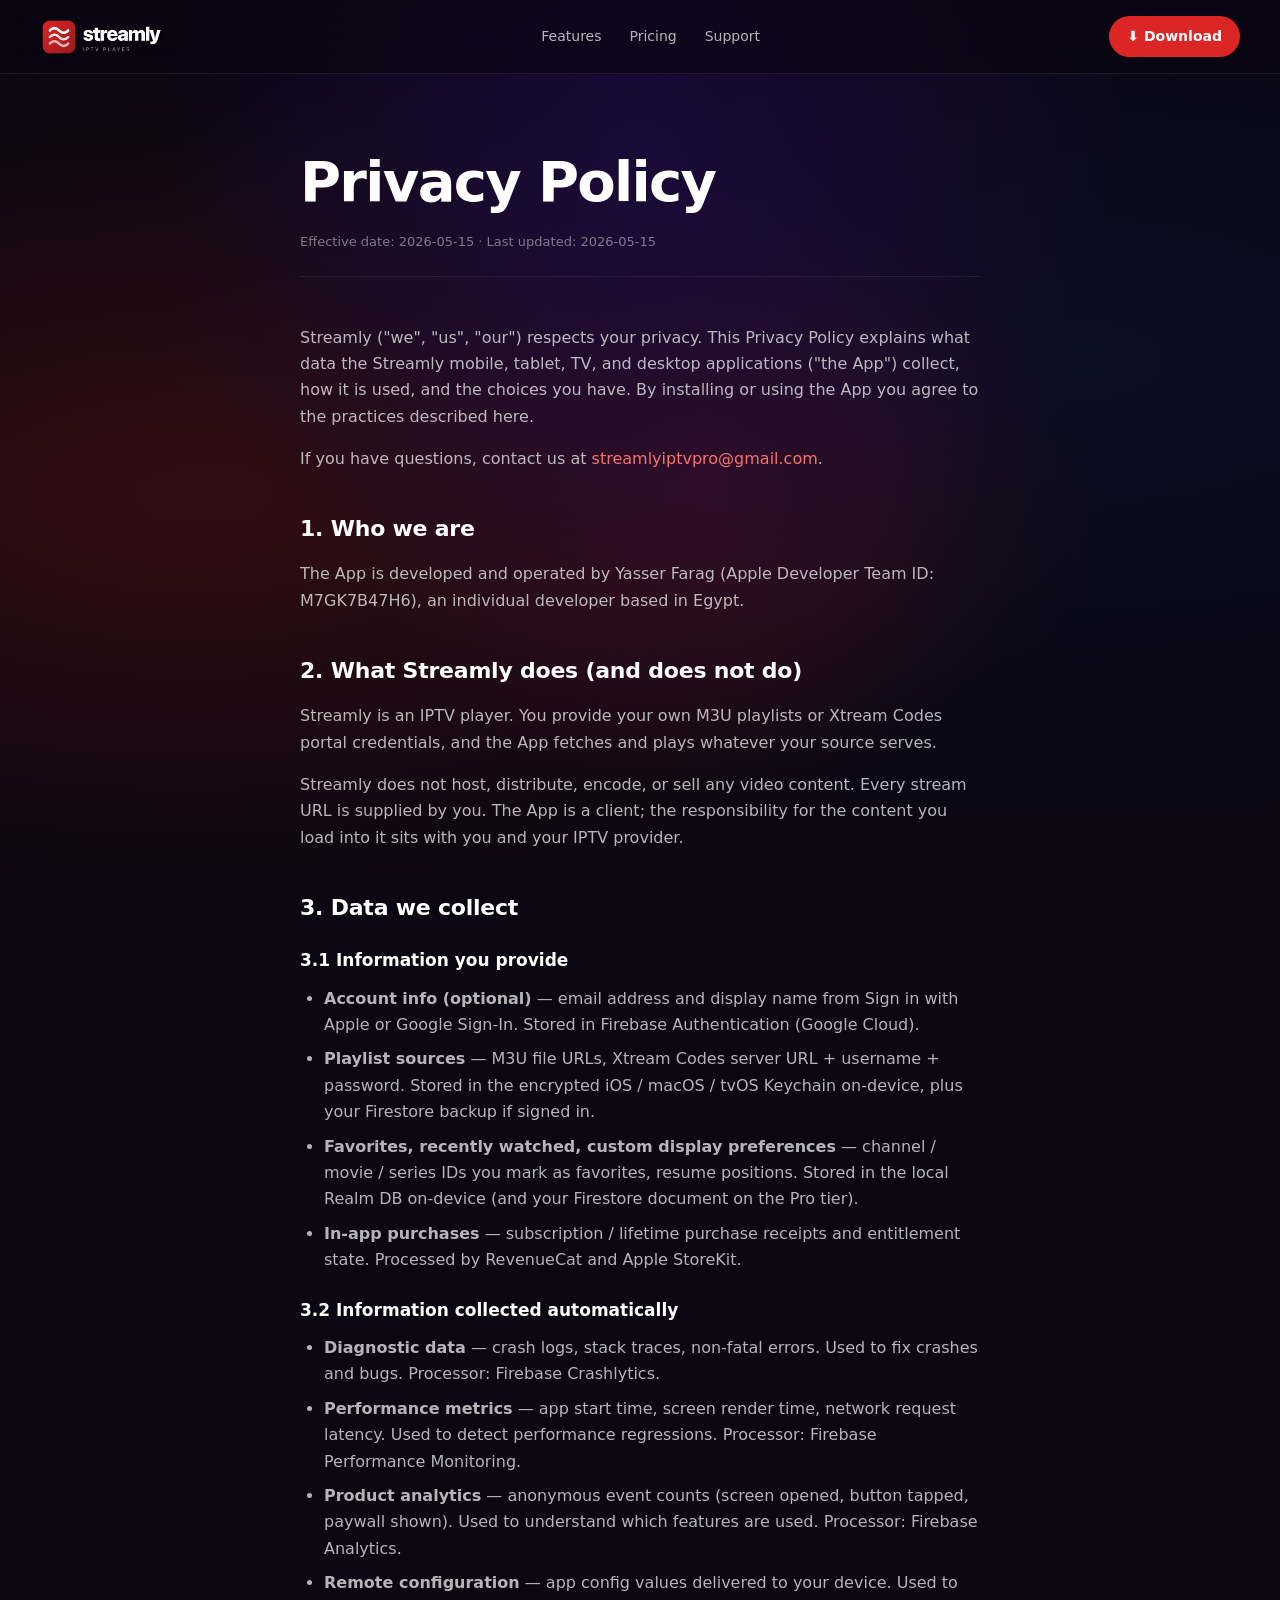
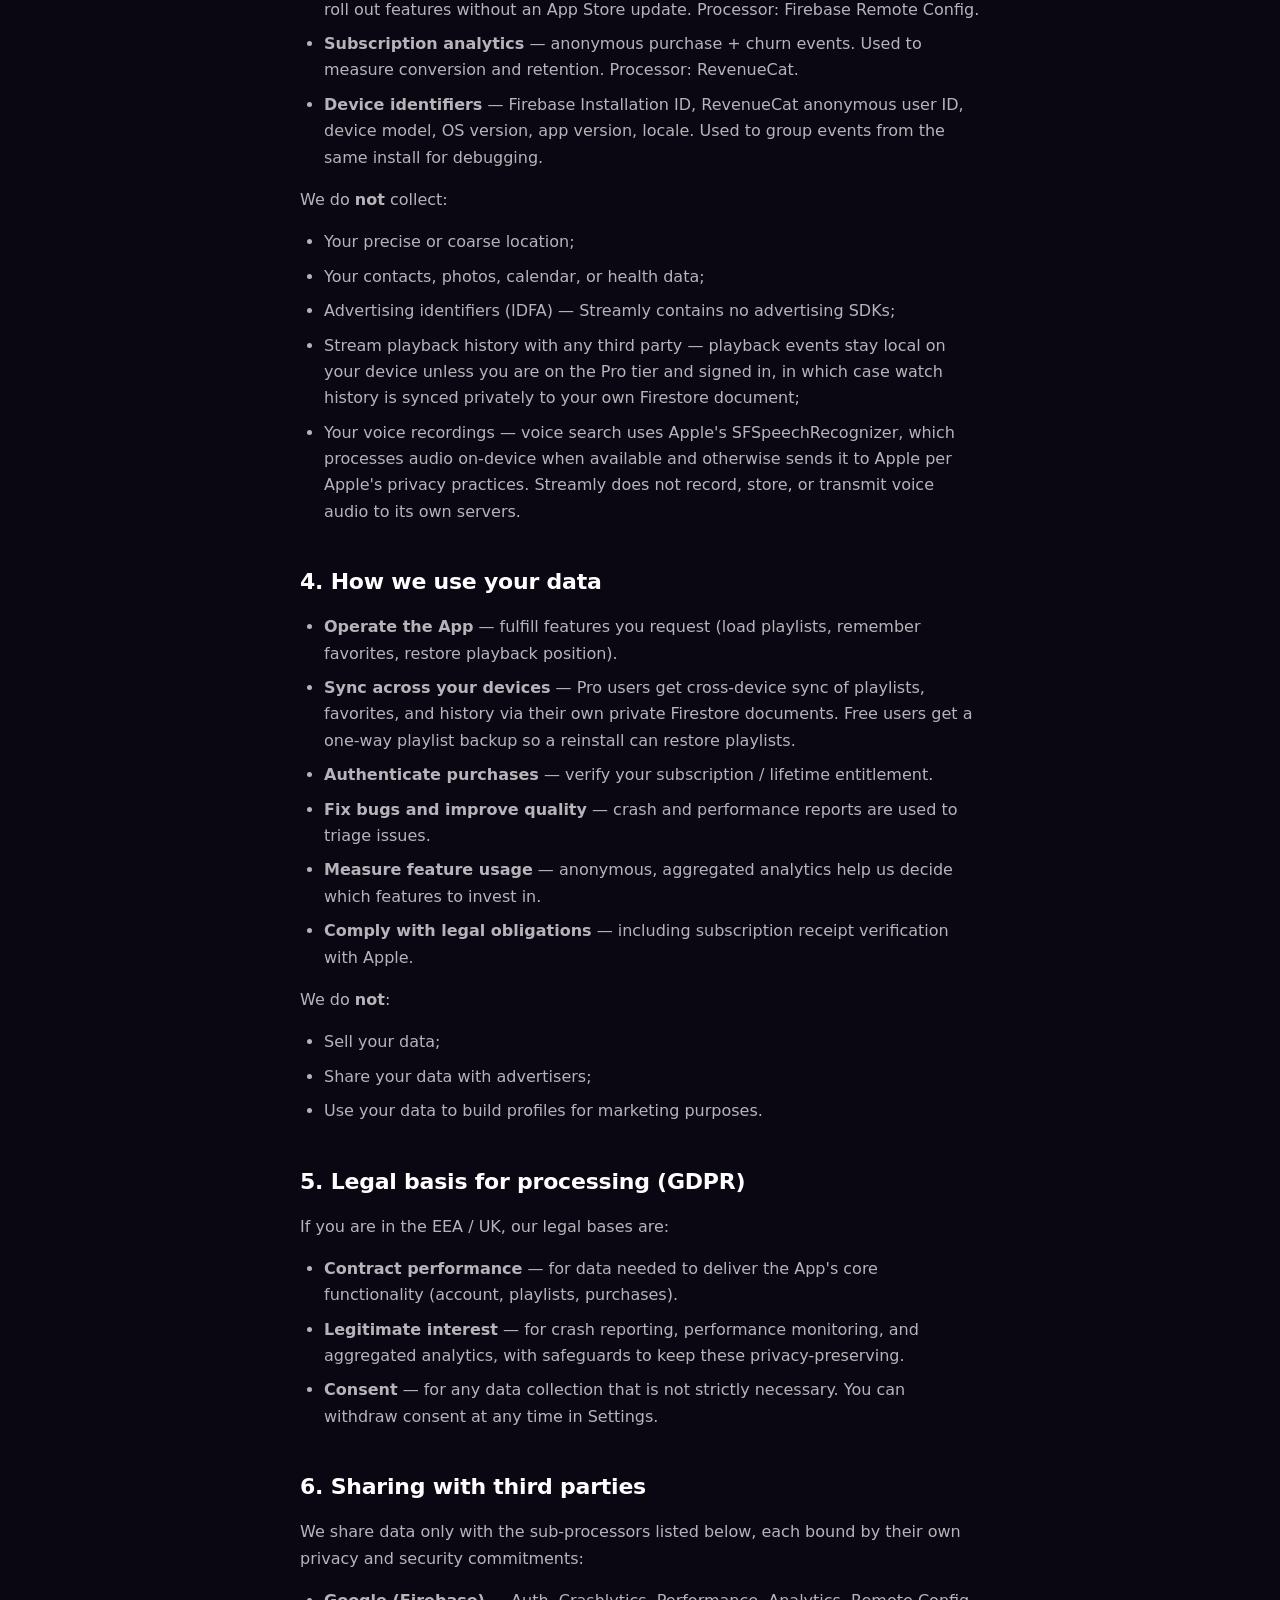
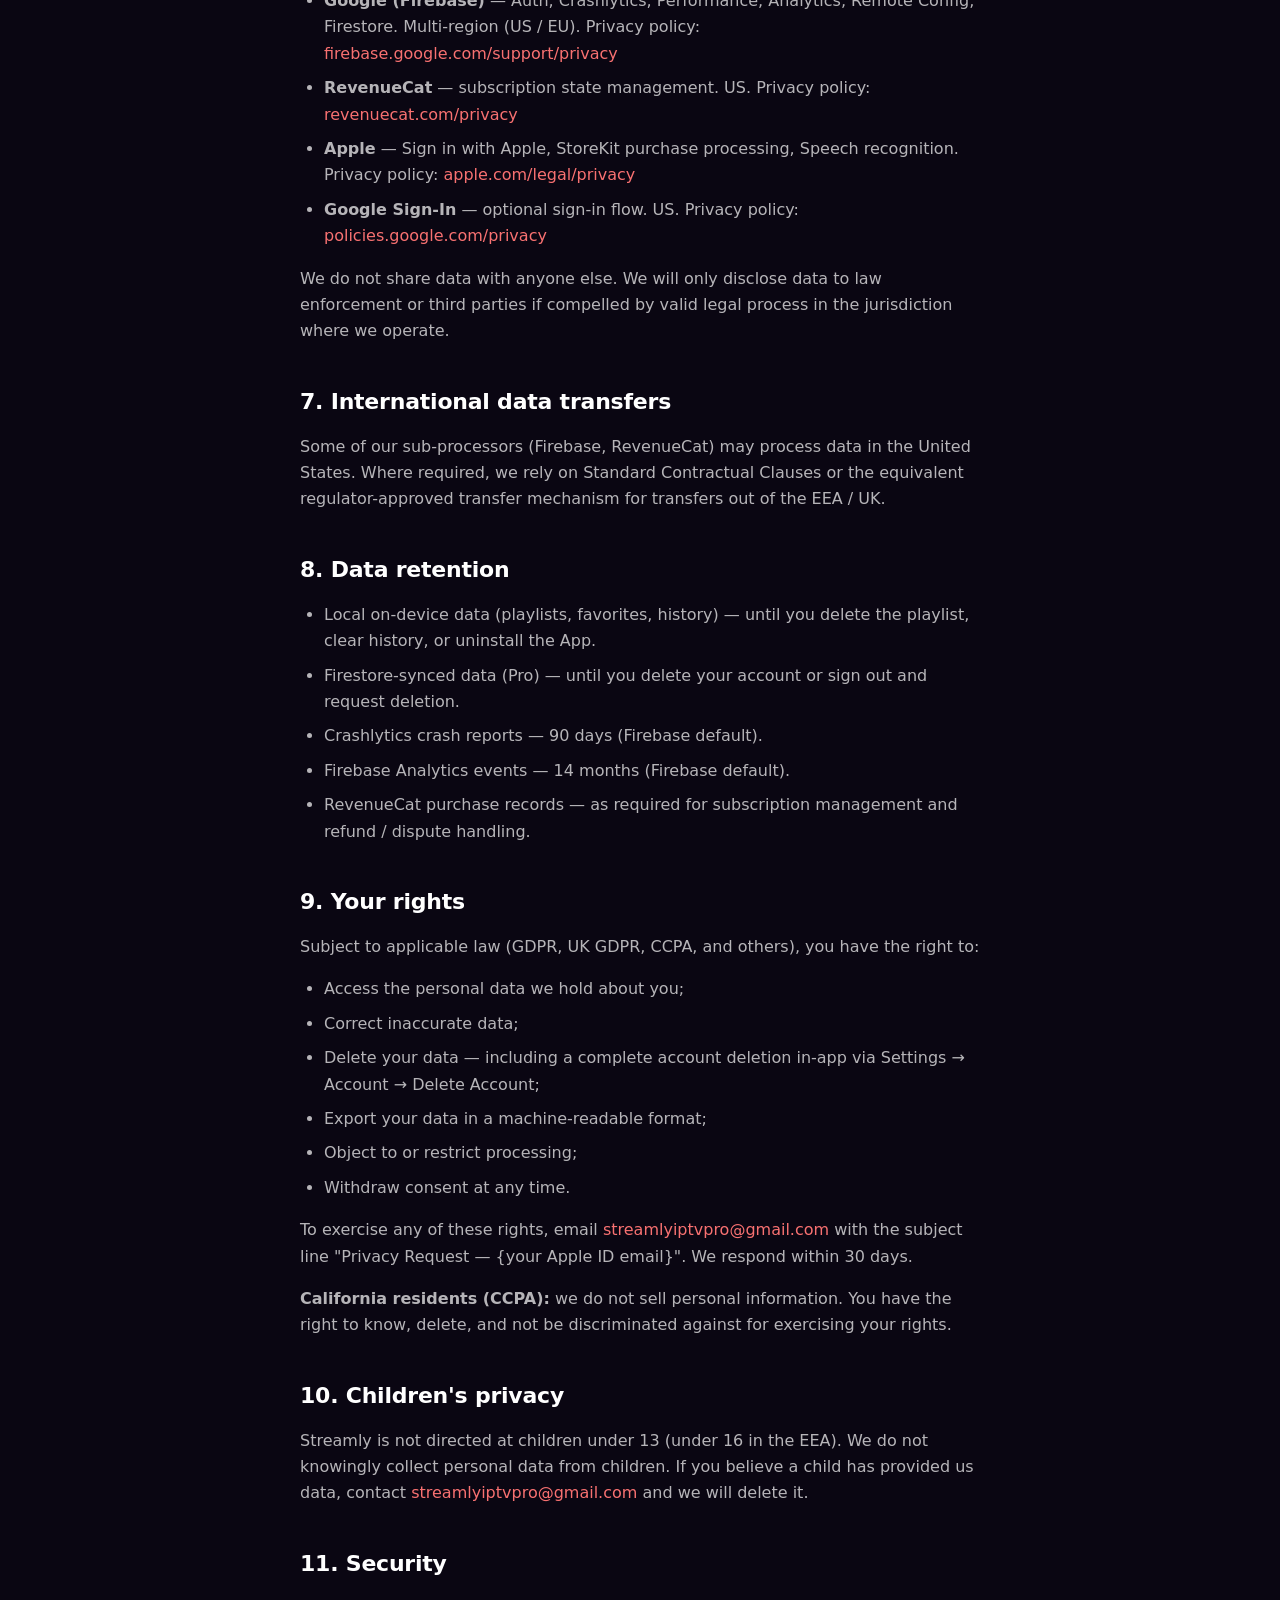
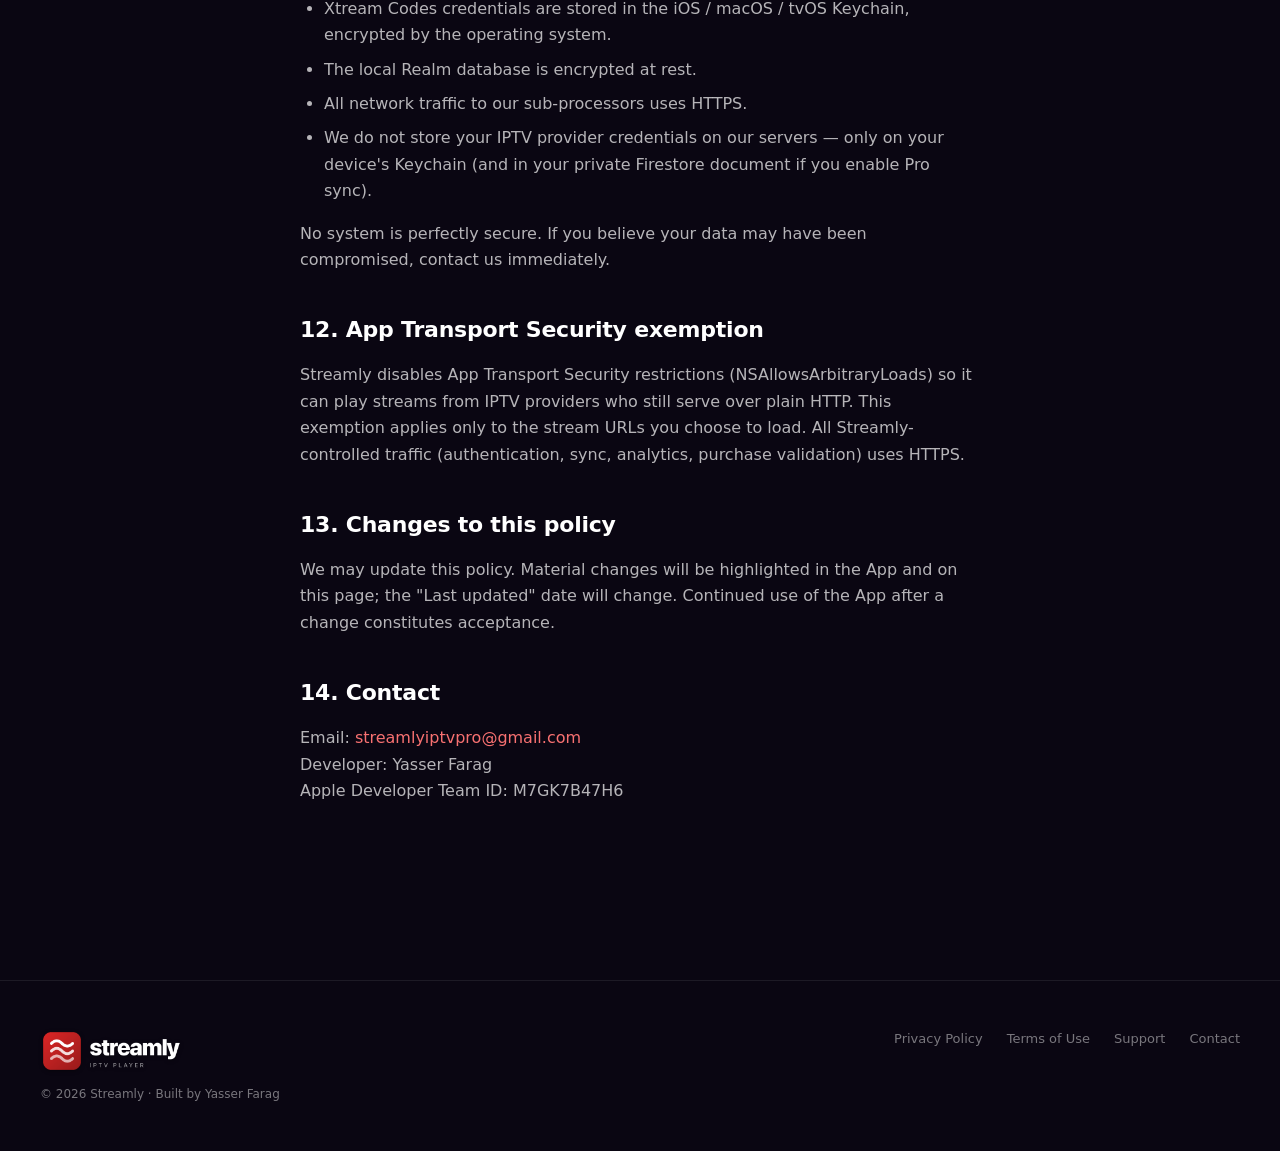
==== privacy.html @ a405d938 "Initial deploy of Streamly marketing site Static GitHub-Pages site for https://streamly-app.github.i" ====
<!doctype html>
<html lang="en">
<head>
<meta charset="utf-8">
<meta name="viewport" content="width=device-width, initial-scale=1">
<title>Privacy Policy · Streamly</title>
<meta name="description" content="Streamly's privacy policy. What data we collect, how we use it, and your rights.">
<meta name="theme-color" content="#0A0612">
<link rel="icon" type="image/png" sizes="256x256" href="assets/app-icon-256.png">
<link rel="apple-touch-icon" href="assets/app-icon-256.png">
<link rel="stylesheet" href="styles.css">
</head>
<body>

<nav class="site-nav">
  <a href="index.html" class="logo-img" aria-label="Streamly home">
    <img src="assets/logo-horizontal.png" alt="Streamly">
  </a>
  <div class="nav-links">
    <a href="index.html#features">Features</a>
    <a href="index.html#pricing">Pricing</a>
    <a href="support.html">Support</a>
  </div>
  <a href="#" class="cta">⬇ Download</a>
</nav>

<article class="legal-page">
  <h1>Privacy Policy</h1>
  <div class="meta">Effective date: 2026-05-15 · Last updated: 2026-05-15</div>

  <p>Streamly ("we", "us", "our") respects your privacy. This Privacy Policy explains what data the Streamly mobile, tablet, TV, and desktop applications ("the App") collect, how it is used, and the choices you have. By installing or using the App you agree to the practices described here.</p>
  <p>If you have questions, contact us at <a href="mailto:streamlyiptvpro@gmail.com">streamlyiptvpro@gmail.com</a>.</p>

  <h2>1. Who we are</h2>
  <p>The App is developed and operated by Yasser Farag (Apple Developer Team ID: M7GK7B47H6), an individual developer based in Egypt.</p>

  <h2>2. What Streamly does (and does not do)</h2>
  <p>Streamly is an IPTV player. You provide your own M3U playlists or Xtream Codes portal credentials, and the App fetches and plays whatever your source serves.</p>
  <p>Streamly does not host, distribute, encode, or sell any video content. Every stream URL is supplied by you. The App is a client; the responsibility for the content you load into it sits with you and your IPTV provider.</p>

  <h2>3. Data we collect</h2>
  <h3>3.1 Information you provide</h3>
  <ul>
    <li><strong>Account info (optional)</strong> — email address and display name from Sign in with Apple or Google Sign-In. Stored in Firebase Authentication (Google Cloud).</li>
    <li><strong>Playlist sources</strong> — M3U file URLs, Xtream Codes server URL + username + password. Stored in the encrypted iOS / macOS / tvOS Keychain on-device, plus your Firestore backup if signed in.</li>
    <li><strong>Favorites, recently watched, custom display preferences</strong> — channel / movie / series IDs you mark as favorites, resume positions. Stored in the local Realm DB on-device (and your Firestore document on the Pro tier).</li>
    <li><strong>In-app purchases</strong> — subscription / lifetime purchase receipts and entitlement state. Processed by RevenueCat and Apple StoreKit.</li>
  </ul>

  <h3>3.2 Information collected automatically</h3>
  <ul>
    <li><strong>Diagnostic data</strong> — crash logs, stack traces, non-fatal errors. Used to fix crashes and bugs. Processor: Firebase Crashlytics.</li>
    <li><strong>Performance metrics</strong> — app start time, screen render time, network request latency. Used to detect performance regressions. Processor: Firebase Performance Monitoring.</li>
    <li><strong>Product analytics</strong> — anonymous event counts (screen opened, button tapped, paywall shown). Used to understand which features are used. Processor: Firebase Analytics.</li>
    <li><strong>Remote configuration</strong> — app config values delivered to your device. Used to roll out features without an App Store update. Processor: Firebase Remote Config.</li>
    <li><strong>Subscription analytics</strong> — anonymous purchase + churn events. Used to measure conversion and retention. Processor: RevenueCat.</li>
    <li><strong>Device identifiers</strong> — Firebase Installation ID, RevenueCat anonymous user ID, device model, OS version, app version, locale. Used to group events from the same install for debugging.</li>
  </ul>

  <p>We do <strong>not</strong> collect:</p>
  <ul>
    <li>Your precise or coarse location;</li>
    <li>Your contacts, photos, calendar, or health data;</li>
    <li>Advertising identifiers (IDFA) — Streamly contains no advertising SDKs;</li>
    <li>Stream playback history with any third party — playback events stay local on your device unless you are on the Pro tier and signed in, in which case watch history is synced privately to your own Firestore document;</li>
    <li>Your voice recordings — voice search uses Apple's SFSpeechRecognizer, which processes audio on-device when available and otherwise sends it to Apple per Apple's privacy practices. Streamly does not record, store, or transmit voice audio to its own servers.</li>
  </ul>

  <h2>4. How we use your data</h2>
  <ul>
    <li><strong>Operate the App</strong> — fulfill features you request (load playlists, remember favorites, restore playback position).</li>
    <li><strong>Sync across your devices</strong> — Pro users get cross-device sync of playlists, favorites, and history via their own private Firestore documents. Free users get a one-way playlist backup so a reinstall can restore playlists.</li>
    <li><strong>Authenticate purchases</strong> — verify your subscription / lifetime entitlement.</li>
    <li><strong>Fix bugs and improve quality</strong> — crash and performance reports are used to triage issues.</li>
    <li><strong>Measure feature usage</strong> — anonymous, aggregated analytics help us decide which features to invest in.</li>
    <li><strong>Comply with legal obligations</strong> — including subscription receipt verification with Apple.</li>
  </ul>

  <p>We do <strong>not</strong>:</p>
  <ul>
    <li>Sell your data;</li>
    <li>Share your data with advertisers;</li>
    <li>Use your data to build profiles for marketing purposes.</li>
  </ul>

  <h2>5. Legal basis for processing (GDPR)</h2>
  <p>If you are in the EEA / UK, our legal bases are:</p>
  <ul>
    <li><strong>Contract performance</strong> — for data needed to deliver the App's core functionality (account, playlists, purchases).</li>
    <li><strong>Legitimate interest</strong> — for crash reporting, performance monitoring, and aggregated analytics, with safeguards to keep these privacy-preserving.</li>
    <li><strong>Consent</strong> — for any data collection that is not strictly necessary. You can withdraw consent at any time in Settings.</li>
  </ul>

  <h2>6. Sharing with third parties</h2>
  <p>We share data only with the sub-processors listed below, each bound by their own privacy and security commitments:</p>
  <ul>
    <li><strong>Google (Firebase)</strong> — Auth, Crashlytics, Performance, Analytics, Remote Config, Firestore. Multi-region (US / EU). Privacy policy: <a href="https://firebase.google.com/support/privacy">firebase.google.com/support/privacy</a></li>
    <li><strong>RevenueCat</strong> — subscription state management. US. Privacy policy: <a href="https://www.revenuecat.com/privacy">revenuecat.com/privacy</a></li>
    <li><strong>Apple</strong> — Sign in with Apple, StoreKit purchase processing, Speech recognition. Privacy policy: <a href="https://www.apple.com/legal/privacy/">apple.com/legal/privacy</a></li>
    <li><strong>Google Sign-In</strong> — optional sign-in flow. US. Privacy policy: <a href="https://policies.google.com/privacy">policies.google.com/privacy</a></li>
  </ul>
  <p>We do not share data with anyone else. We will only disclose data to law enforcement or third parties if compelled by valid legal process in the jurisdiction where we operate.</p>

  <h2>7. International data transfers</h2>
  <p>Some of our sub-processors (Firebase, RevenueCat) may process data in the United States. Where required, we rely on Standard Contractual Clauses or the equivalent regulator-approved transfer mechanism for transfers out of the EEA / UK.</p>

  <h2>8. Data retention</h2>
  <ul>
    <li>Local on-device data (playlists, favorites, history) — until you delete the playlist, clear history, or uninstall the App.</li>
    <li>Firestore-synced data (Pro) — until you delete your account or sign out and request deletion.</li>
    <li>Crashlytics crash reports — 90 days (Firebase default).</li>
    <li>Firebase Analytics events — 14 months (Firebase default).</li>
    <li>RevenueCat purchase records — as required for subscription management and refund / dispute handling.</li>
  </ul>

  <h2>9. Your rights</h2>
  <p>Subject to applicable law (GDPR, UK GDPR, CCPA, and others), you have the right to:</p>
  <ul>
    <li>Access the personal data we hold about you;</li>
    <li>Correct inaccurate data;</li>
    <li>Delete your data — including a complete account deletion in-app via Settings → Account → Delete Account;</li>
    <li>Export your data in a machine-readable format;</li>
    <li>Object to or restrict processing;</li>
    <li>Withdraw consent at any time.</li>
  </ul>
  <p>To exercise any of these rights, email <a href="mailto:streamlyiptvpro@gmail.com">streamlyiptvpro@gmail.com</a> with the subject line "Privacy Request — {your Apple ID email}". We respond within 30 days.</p>
  <p><strong>California residents (CCPA):</strong> we do not sell personal information. You have the right to know, delete, and not be discriminated against for exercising your rights.</p>

  <h2>10. Children's privacy</h2>
  <p>Streamly is not directed at children under 13 (under 16 in the EEA). We do not knowingly collect personal data from children. If you believe a child has provided us data, contact <a href="mailto:streamlyiptvpro@gmail.com">streamlyiptvpro@gmail.com</a> and we will delete it.</p>

  <h2>11. Security</h2>
  <ul>
    <li>Xtream Codes credentials are stored in the iOS / macOS / tvOS Keychain, encrypted by the operating system.</li>
    <li>The local Realm database is encrypted at rest.</li>
    <li>All network traffic to our sub-processors uses HTTPS.</li>
    <li>We do not store your IPTV provider credentials on our servers — only on your device's Keychain (and in your private Firestore document if you enable Pro sync).</li>
  </ul>
  <p>No system is perfectly secure. If you believe your data may have been compromised, contact us immediately.</p>

  <h2>12. App Transport Security exemption</h2>
  <p>Streamly disables App Transport Security restrictions (NSAllowsArbitraryLoads) so it can play streams from IPTV providers who still serve over plain HTTP. This exemption applies only to the stream URLs you choose to load. All Streamly-controlled traffic (authentication, sync, analytics, purchase validation) uses HTTPS.</p>

  <h2>13. Changes to this policy</h2>
  <p>We may update this policy. Material changes will be highlighted in the App and on this page; the "Last updated" date will change. Continued use of the App after a change constitutes acceptance.</p>

  <h2>14. Contact</h2>
  <p>Email: <a href="mailto:streamlyiptvpro@gmail.com">streamlyiptvpro@gmail.com</a><br/>
  Developer: Yasser Farag<br/>
  Apple Developer Team ID: M7GK7B47H6</p>
</article>

<footer class="site-footer">
  <div class="inner">
    <div class="brand">
      <a href="index.html" class="logo-img">
        <img src="assets/logo-horizontal.png" alt="Streamly">
      </a>
      <p>© 2026 Streamly · Built by Yasser Farag</p>
    </div>
    <div class="links">
      <a href="privacy.html">Privacy Policy</a>
      <a href="terms.html">Terms of Use</a>
      <a href="support.html">Support</a>
      <a href="mailto:streamlyiptvpro@gmail.com">Contact</a>
    </div>
  </div>
</footer>

</body>
</html>
---- styles.css ----
/* Streamly Marketing Website — Shared Styles
   Cinematic Dark theme. Mirrors AppBackground.swift dark palette
   (#0A0612 base + red/purple/blue radial washes). */

* { box-sizing: border-box; margin: 0; padding: 0; }

:root {
  --bg-base: #0A0612;
  --bg-deep: #03040E;
  --surface: #180A28;
  --surface-elevated: #231435;
  --accent: #DC2626;
  --accent-deep: #991B1B;
  --accent-light: #F87171;
  --text: #ffffff;
  --text-2: rgba(255,255,255,0.70);
  --text-3: rgba(255,255,255,0.45);
  --border: rgba(255,255,255,0.08);
  --border-strong: rgba(255,255,255,0.14);
}

html { scroll-behavior: smooth; }
html, body {
  background: var(--bg-base);
  color: var(--text);
  font-family: -apple-system, BlinkMacSystemFont, "SF Pro Display", "Inter", system-ui, sans-serif;
  min-height: 100vh;
  line-height: 1.5;
  -webkit-font-smoothing: antialiased;
  -moz-osx-font-smoothing: grayscale;
}
body {
  background:
    radial-gradient(circle at 50% 18%, #1A0A38 0%, transparent 50%),
    radial-gradient(ellipse at 15% 55%, rgba(90,20,16,0.5) 0%, transparent 60%),
    radial-gradient(circle at 55% 52%, rgba(74,14,46,0.55) 0%, transparent 40%),
    radial-gradient(ellipse at 85% 40%, rgba(14,24,56,0.4) 0%, transparent 65%),
    var(--bg-base);
  background-attachment: fixed;
}

a { color: var(--accent-light); text-decoration: none; transition: color 0.15s; }
a:hover { color: var(--accent); }
::selection { background: var(--accent); color: white; }

/* Navigation */
nav.site-nav {
  position: fixed; top: 0; left: 0; right: 0; z-index: 100;
  padding: 16px 40px;
  display: flex; justify-content: space-between; align-items: center;
  backdrop-filter: blur(20px); -webkit-backdrop-filter: blur(20px);
  background: rgba(10,6,18,0.65);
  border-bottom: 1px solid var(--border);
}
nav.site-nav .logo {
  font-weight: 800; font-size: 22px; letter-spacing: -0.02em;
  color: var(--text); text-decoration: none;
}
nav.site-nav .logo span { color: var(--accent); }
nav.site-nav .nav-links { display: flex; gap: 28px; align-items: center; }
nav.site-nav .nav-links a {
  color: var(--text-2); font-size: 14px; font-weight: 500;
  text-decoration: none;
}
nav.site-nav .nav-links a:hover { color: var(--text); }
nav.site-nav .cta {
  background: var(--accent); color: white;
  padding: 10px 18px; border-radius: 100px;
  font-size: 14px; font-weight: 600;
  text-decoration: none;
  transition: transform 0.2s, background 0.2s;
}
nav.site-nav .cta:hover { transform: translateY(-1px); background: var(--accent-deep); color: white; }

/* Buttons */
.btn {
  display: inline-flex; align-items: center; gap: 10px;
  padding: 14px 28px;
  border-radius: 12px;
  font-weight: 600; font-size: 16px;
  text-decoration: none;
  transition: transform 0.2s, background 0.2s;
  border: 1px solid transparent;
  cursor: pointer;
}
.btn.primary { background: white; color: black; }
.btn.primary:hover { transform: translateY(-2px); color: black; }
.btn.secondary {
  background: rgba(255,255,255,0.08);
  color: white;
  border-color: var(--border-strong);
}
.btn.secondary:hover { background: rgba(255,255,255,0.14); color: white; }
.btn.accent { background: var(--accent); color: white; }
.btn.accent:hover { background: var(--accent-deep); color: white; }
.btn.large { padding: 16px 32px; font-size: 17px; }

/* Footer */
footer.site-footer {
  border-top: 1px solid var(--border);
  padding: 48px 40px;
  color: var(--text-3); font-size: 13px;
  margin-top: 80px;
}
footer.site-footer .inner {
  max-width: 1200px; margin: 0 auto;
  display: grid; grid-template-columns: 1fr 2fr; gap: 40px;
  align-items: start;
}
footer.site-footer .brand .logo {
  font-weight: 800; font-size: 20px; letter-spacing: -0.02em;
  color: var(--text); display: block; margin-bottom: 8px;
}
footer.site-footer .brand .logo span { color: var(--accent); }
footer.site-footer .brand p { color: var(--text-3); font-size: 12px; }
footer.site-footer .links {
  display: flex; gap: 24px; justify-content: flex-end; flex-wrap: wrap;
}
footer.site-footer .links a { color: var(--text-3); text-decoration: none; font-size: 13px; }
footer.site-footer .links a:hover { color: var(--text); }

/* Feature sections */
section.feature-section { padding: 100px 40px; }
section.feature-section .inner {
  max-width: 1200px; margin: 0 auto;
  display: grid; grid-template-columns: 1fr 1fr; gap: 80px;
  align-items: center;
}
section.feature-section.reverse .inner > .copy { order: 2; }
section.feature-section .copy .eyebrow {
  color: var(--accent); font-size: 13px; font-weight: 700;
  letter-spacing: 0.2em; text-transform: uppercase;
  margin-bottom: 20px;
}
section.feature-section .copy h2 {
  font-size: clamp(36px, 4vw, 52px);
  font-weight: 800; letter-spacing: -0.03em;
  line-height: 1.1; margin-bottom: 20px;
}
section.feature-section .copy p {
  font-size: 17px; color: var(--text-2);
  line-height: 1.6;
  margin-bottom: 14px;
}
section.feature-section .copy ul {
  list-style: none; padding-left: 0; margin-top: 16px;
}
section.feature-section .copy ul li {
  font-size: 15px; color: var(--text-2);
  padding-left: 24px; position: relative;
  margin-bottom: 8px; line-height: 1.5;
}
section.feature-section .copy ul li::before {
  content: '→'; color: var(--accent);
  position: absolute; left: 0; top: 0;
}

/* Mock UI containers (deprecated — kept for prototypes folder) */
.mock {
  background: linear-gradient(145deg, rgba(24,10,40,0.7), rgba(10,6,18,0.7));
  border: 1px solid var(--border);
  border-radius: 24px;
  padding: 24px;
  backdrop-filter: blur(20px);
  box-shadow: 0 30px 80px rgba(0,0,0,0.5), 0 0 40px rgba(220,38,38,0.1);
}

/* Phone frame — wraps an iPhone screenshot so it looks like a real device */
.phone-frame {
  display: inline-block;
  padding: 9px;
  background: linear-gradient(145deg, #2a2a2a, #050505);
  border-radius: 44px;
  box-shadow:
    inset 0 0 0 1px rgba(255,255,255,0.10),
    inset 0 0 0 2px rgba(0,0,0,0.4),
    0 40px 80px rgba(0,0,0,0.65),
    0 0 100px rgba(220,38,38,0.10);
  max-width: 300px;
  width: 100%;
  position: relative;
}
.phone-frame img {
  display: block;
  width: 100%;
  border-radius: 36px;
  background: #000;
}
.phone-frame.hero-phone {
  max-width: 340px;
  transform: rotate(-2deg);
  transition: transform 0.4s cubic-bezier(0.2, 0.8, 0.2, 1);
}
.phone-frame.hero-phone:hover { transform: rotate(0deg) scale(1.02); }

/* Apple TV frame — wraps a 1920×1080 tvOS screenshot so it looks like an Apple TV screen.
   Slim black bezel + subtle red glow, evokes a TV set without overdoing chrome. */
.tv-frame {
  display: inline-block;
  padding: 6px;
  background: linear-gradient(145deg, #1a1a1a, #050505);
  border-radius: 14px;
  box-shadow:
    inset 0 0 0 1px rgba(255,255,255,0.10),
    inset 0 0 0 2px rgba(0,0,0,0.5),
    0 40px 80px rgba(0,0,0,0.7),
    0 0 100px rgba(220,38,38,0.10);
  width: 100%;
  max-width: 520px;
  position: relative;
}
.tv-frame img,
.tv-frame .carousel-track {
  display: block;
  width: 100%;
  aspect-ratio: 16 / 9;
  border-radius: 10px;
  background: #000;
}
.tv-frame.large { max-width: 680px; }

/* ─── Carousel ─────────────────────────────────────────────────────────
   Crossfade between full-bleed slides. Auto-rotates every N ms
   (data-autoplay), pauses on hover/focus, respects prefers-reduced-motion.
   Markup pattern:
     <div class="carousel-wrapper">
       <div class="phone-frame">        // or .tv-frame
         <div class="carousel-track" data-carousel data-autoplay="4500">
           <img class="carousel-slide active" src=...>
           <img class="carousel-slide" src=...>
         </div>
       </div>
       <div class="carousel-dots" data-carousel-dots></div>  // dots injected by JS
     </div>
*/
.carousel-wrapper {
  display: flex; flex-direction: column; align-items: center;
  gap: 18px;
  position: relative;
}
.carousel-track {
  position: relative;
  overflow: hidden;
}
.carousel-slide {
  position: absolute; inset: 0;
  width: 100%; height: 100%;
  object-fit: cover;
  opacity: 0;
  transition: opacity 0.5s ease-in-out;
  pointer-events: none;
}
.carousel-slide.active { opacity: 1; }

/* First slide stays in flow to give the track its size before JS hydrates */
.phone-frame .carousel-track .carousel-slide:first-child,
.tv-frame .carousel-track .carousel-slide:first-child {
  position: relative;
}
.phone-frame .carousel-track .carousel-slide:not(:first-child),
.tv-frame .carousel-track .carousel-slide:not(:first-child) {
  position: absolute;
}

.carousel-dots {
  display: flex;
  gap: 8px;
  justify-content: center;
  align-items: center;
}
.carousel-dot {
  width: 8px; height: 8px;
  border-radius: 50%;
  background: rgba(255,255,255,0.22);
  border: 0;
  padding: 0;
  cursor: pointer;
  transition: all 0.25s cubic-bezier(0.2, 0.8, 0.2, 1);
}
.carousel-dot:hover { background: rgba(255,255,255,0.40); }
.carousel-dot.active {
  background: var(--accent);
  width: 26px;
  border-radius: 4px;
}
.carousel-caption {
  font-size: 13px;
  color: var(--text-3);
  letter-spacing: 0.05em;
  text-transform: uppercase;
  min-height: 18px;
  transition: opacity 0.3s;
}

@media (prefers-reduced-motion: reduce) {
  .carousel-slide { transition: none; }
}

/* Phone duo — two phones overlapping for richer mocks */
.phone-duo {
  position: relative;
  display: flex; justify-content: center; align-items: center;
  min-height: 600px;
}
.phone-duo .phone-frame {
  position: absolute;
  max-width: 240px;
}
.phone-duo .phone-frame.back {
  transform: translate(-80px, -30px) rotate(-6deg);
  opacity: 0.75;
  z-index: 1;
}
.phone-duo .phone-frame.front {
  transform: translate(80px, 30px) rotate(4deg);
  z-index: 2;
  box-shadow:
    inset 0 0 0 1px rgba(255,255,255,0.10),
    inset 0 0 0 2px rgba(0,0,0,0.4),
    0 50px 100px rgba(0,0,0,0.7),
    0 0 120px rgba(220,38,38,0.18);
}

/* Rail stack — show multiple rail screenshots stacked for the Recommendations section */
.rail-stack {
  display: flex; flex-direction: column;
  gap: 14px;
  padding: 20px;
  background: linear-gradient(145deg, rgba(24,10,40,0.6), rgba(10,6,18,0.7));
  border: 1px solid var(--border);
  border-radius: 24px;
  backdrop-filter: blur(20px);
  box-shadow: 0 30px 80px rgba(0,0,0,0.5), 0 0 40px rgba(220,38,38,0.10);
}
.rail-stack img {
  display: block; width: 100%; height: auto;
  border-radius: 10px;
  background: #000;
}

/* App Store badge — sized via height; aspect locked */
.app-store-badge {
  display: inline-block;
  height: 56px;
  width: auto;
  transition: transform 0.2s, filter 0.2s;
}
.app-store-badge:hover { transform: translateY(-2px); filter: brightness(1.1); }

/* Brand logo image — the real Streamly logo PNG (icon + "streamly" wordmark + tagline).
   Sized via height so the aspect locks naturally. Drop-shadow on dark background
   keeps the icon and red wordmark crisp without needing a dark-mode variant. */
.logo-img {
  display: flex; align-items: center;
  text-decoration: none;
}
.logo-img img {
  display: block;
  width: auto;
  filter: drop-shadow(0 1px 2px rgba(0,0,0,0.4));
}
nav.site-nav a.logo-img { height: 38px; }
nav.site-nav a.logo-img img { height: 100%; }
footer.site-footer .brand a.logo-img {
  height: 44px;
  margin-bottom: 12px;
}
footer.site-footer .brand a.logo-img img { height: 100%; }

/* Legal page layout */
.legal-page {
  max-width: 760px; margin: 0 auto;
  padding: 140px 40px 80px;
}
.legal-page h1 {
  font-size: clamp(36px, 5vw, 56px);
  font-weight: 800; letter-spacing: -0.03em;
  margin-bottom: 8px;
}
.legal-page .meta {
  color: var(--text-3); font-size: 13px;
  margin-bottom: 48px;
  padding-bottom: 24px;
  border-bottom: 1px solid var(--border);
}
.legal-page h2 {
  font-size: 22px; font-weight: 700;
  margin: 40px 0 16px;
  letter-spacing: -0.01em;
  color: var(--text);
}
.legal-page h3 {
  font-size: 17px; font-weight: 700;
  margin: 24px 0 12px;
  color: var(--text);
}
.legal-page p {
  font-size: 16px; line-height: 1.65;
  color: var(--text-2);
  margin-bottom: 16px;
}
.legal-page ul { padding-left: 24px; margin-bottom: 16px; }
.legal-page li {
  font-size: 16px; line-height: 1.65;
  color: var(--text-2);
  margin-bottom: 8px;
}
.legal-page a { color: var(--accent-light); }

/* FAQ list (support page) */
.faq-list { max-width: 760px; margin: 0 auto; padding: 0 40px; }
.faq-item {
  border-bottom: 1px solid var(--border);
  padding: 24px 0;
}
.faq-item summary {
  font-size: 18px; font-weight: 600;
  color: var(--text);
  cursor: pointer;
  list-style: none;
  display: flex; justify-content: space-between; align-items: center;
}
.faq-item summary::after {
  content: '+'; font-size: 24px; font-weight: 300;
  color: var(--accent); transition: transform 0.2s;
}
.faq-item[open] summary::after { transform: rotate(45deg); }
.faq-item summary::-webkit-details-marker { display: none; }
.faq-item .answer {
  margin-top: 16px;
  color: var(--text-2);
  font-size: 16px; line-height: 1.6;
}
.faq-item .answer p { margin-bottom: 12px; }
.faq-item .answer p:last-child { margin-bottom: 0; }

/* Responsive */
@media (max-width: 768px) {
  nav.site-nav { padding: 12px 20px; }
  nav.site-nav .nav-links { display: none; }
  nav.site-nav .nav-links.always-show { display: flex; gap: 16px; }
  section.feature-section { padding: 60px 20px; }
  section.feature-section .inner { grid-template-columns: 1fr; gap: 40px; }
  section.feature-section.reverse .inner > .copy { order: 0; }
  footer.site-footer { padding: 32px 20px; }
  footer.site-footer .inner { grid-template-columns: 1fr; gap: 24px; }
  footer.site-footer .links { justify-content: flex-start; }
  .legal-page { padding: 100px 20px 60px; }
  .faq-list { padding: 0 20px; }
}
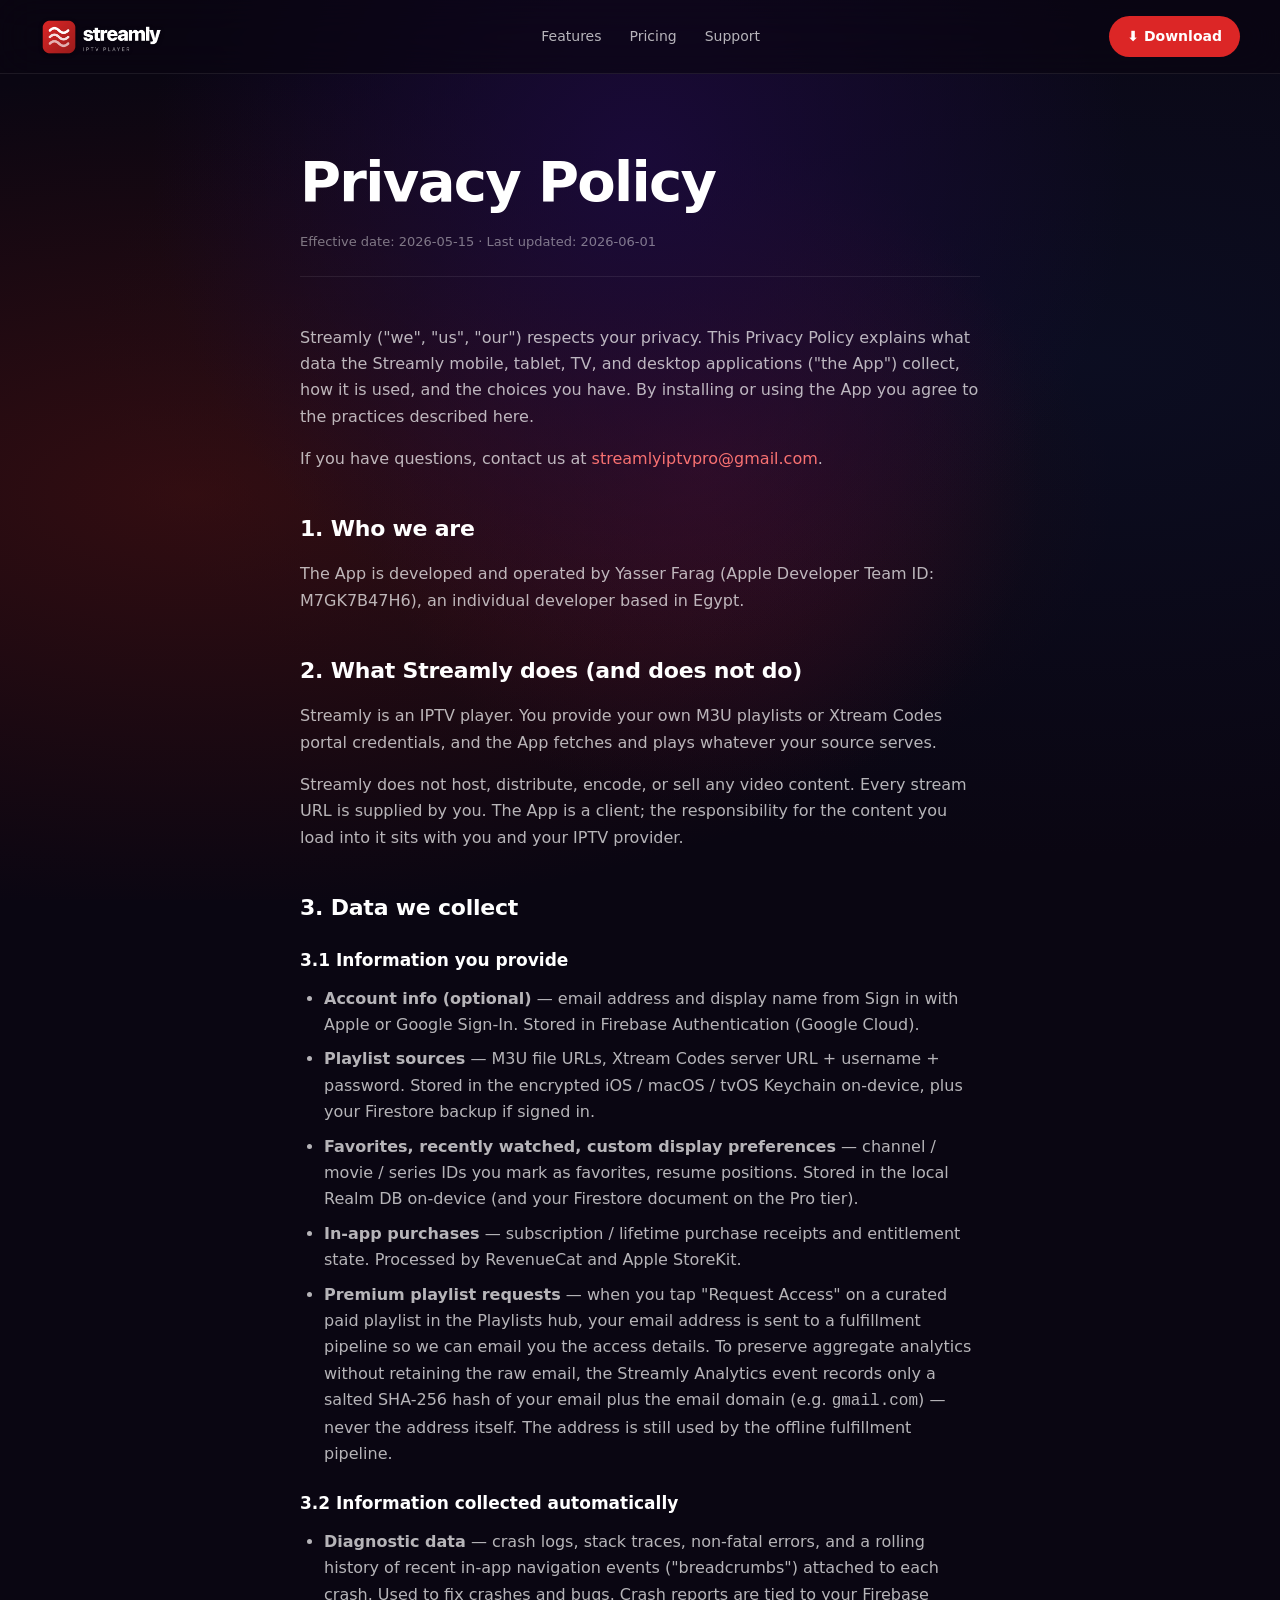
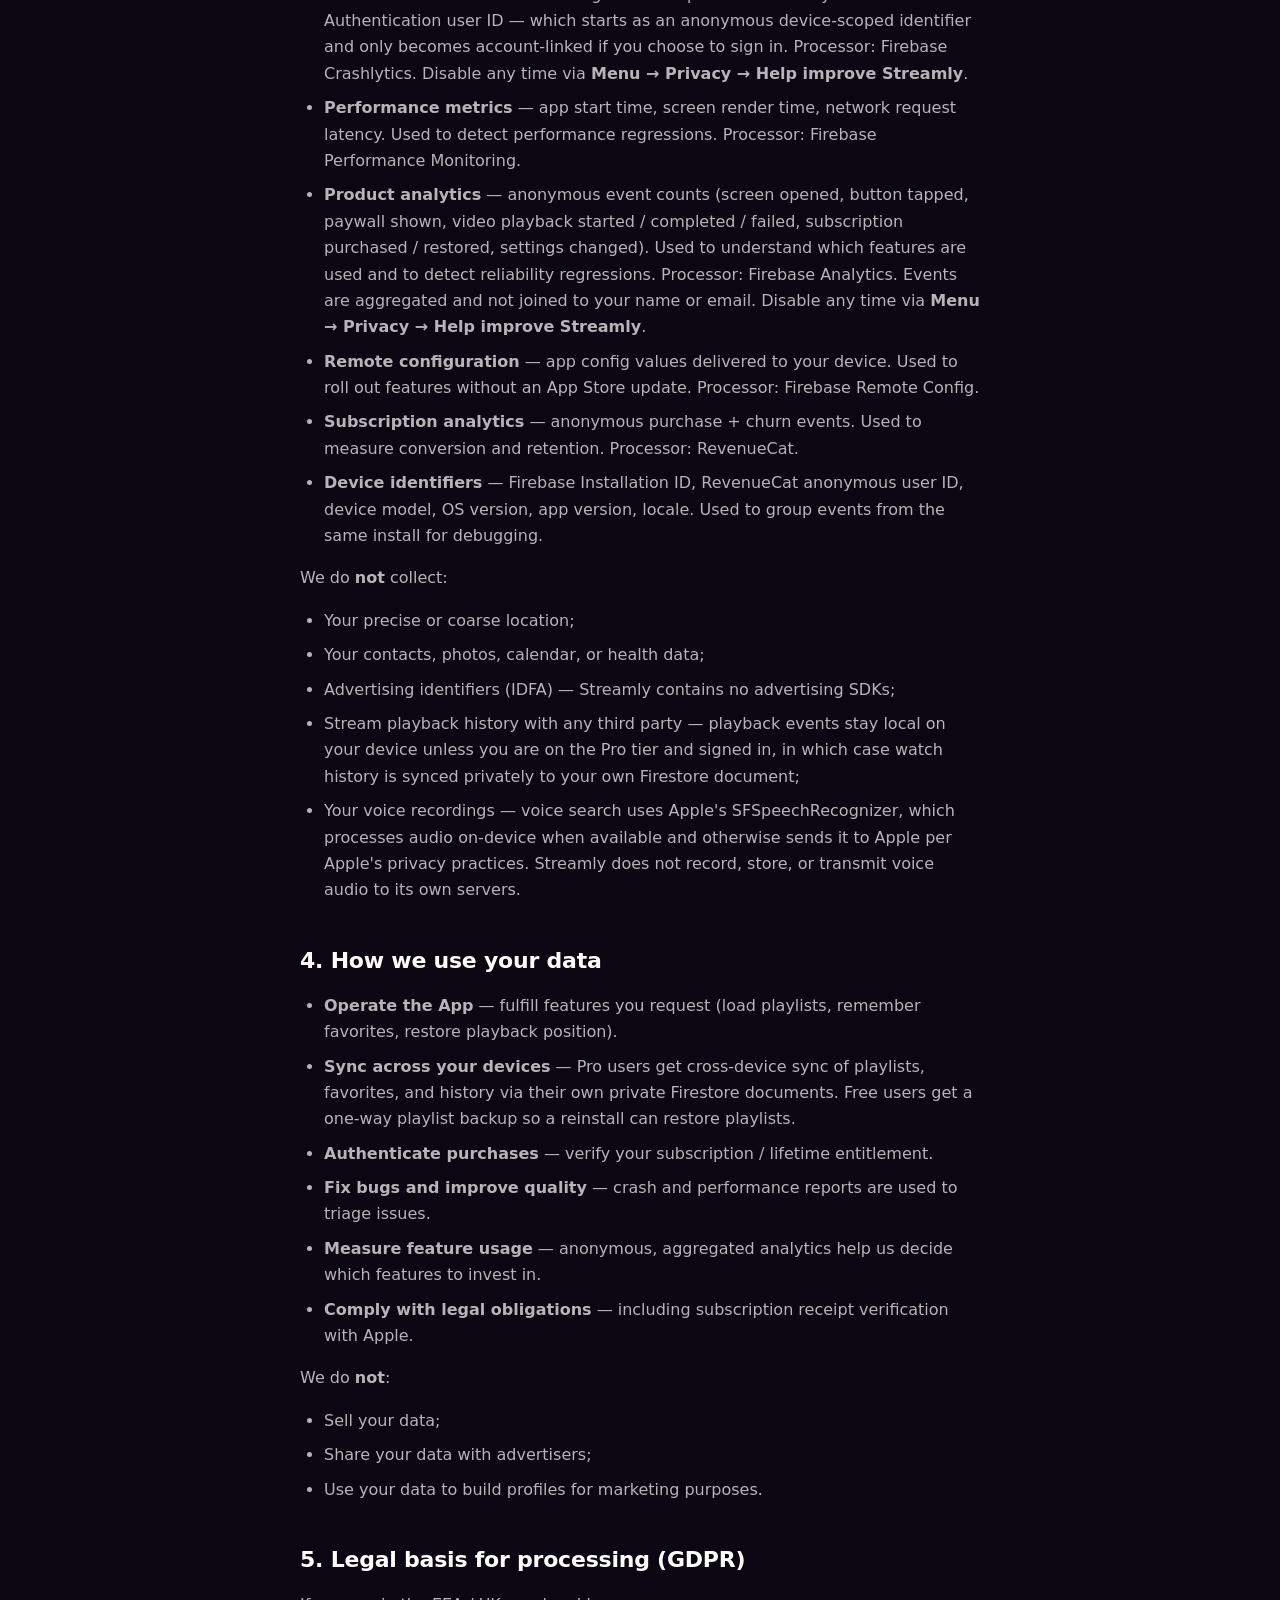
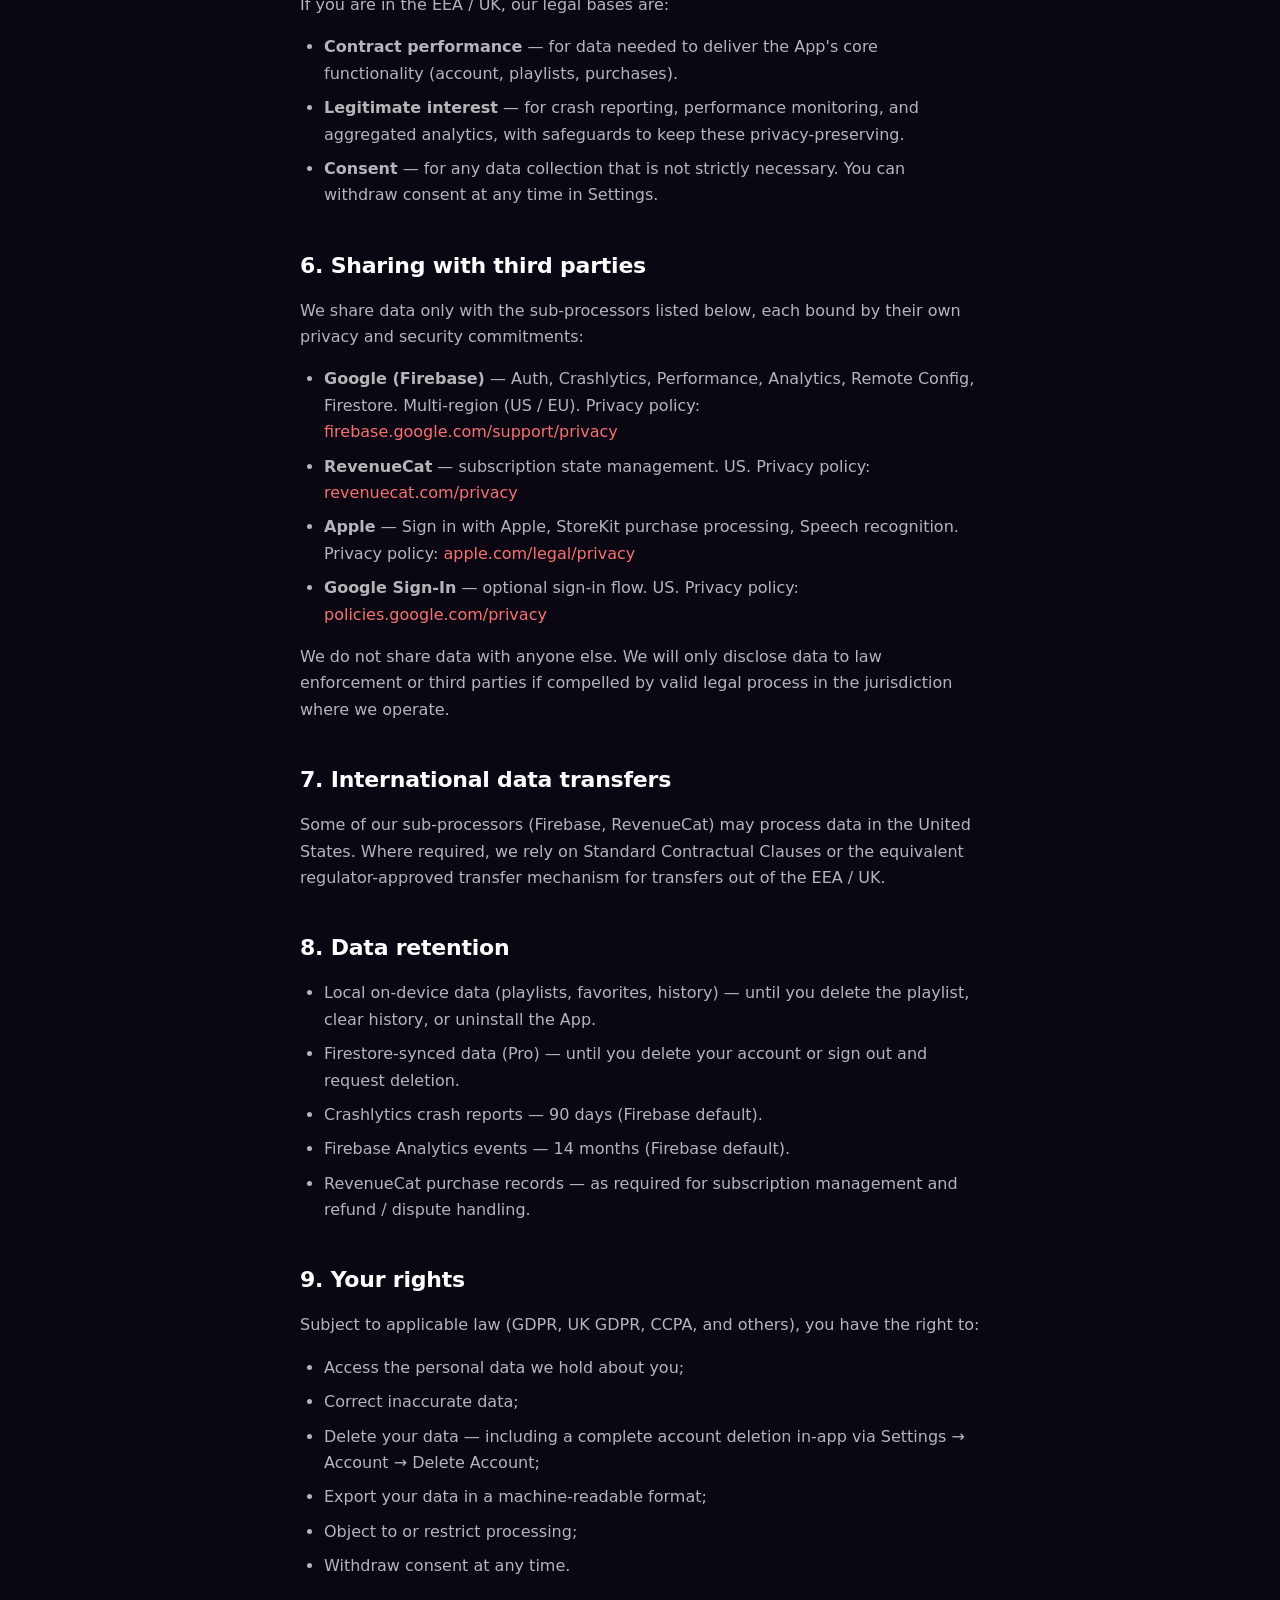
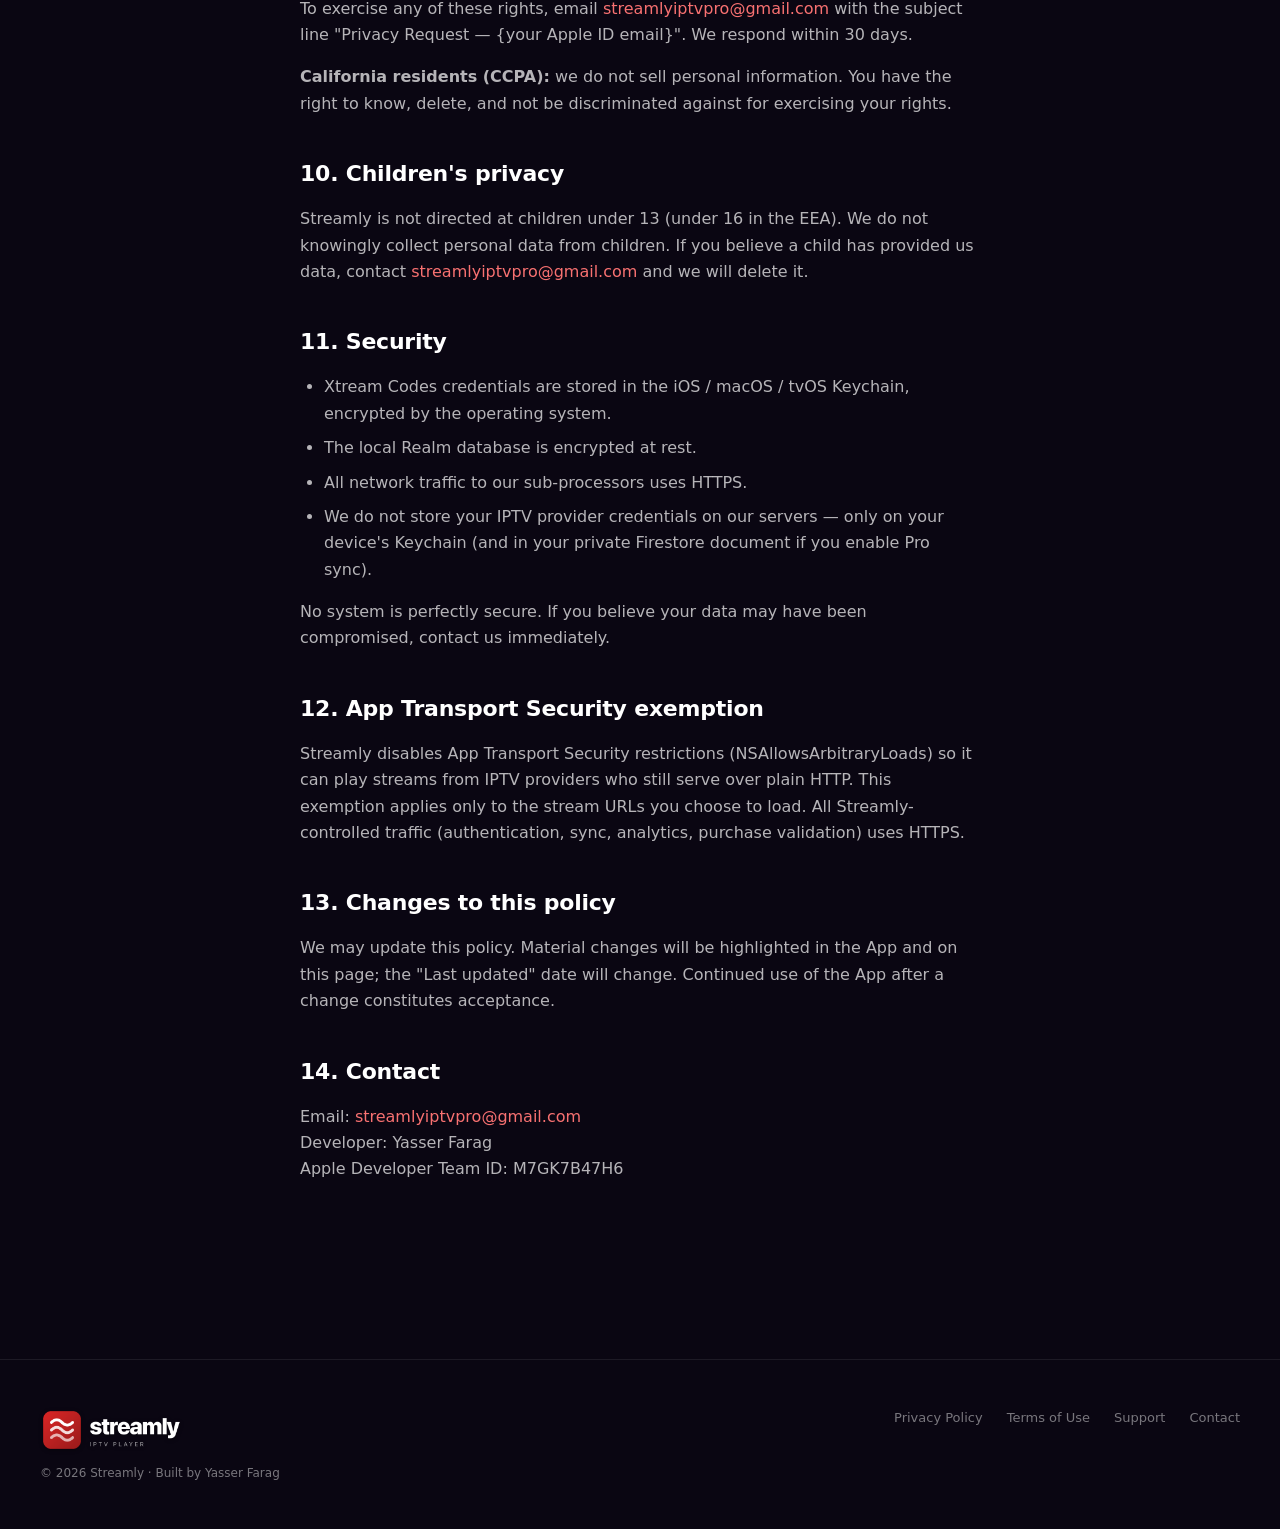
==== commit 6a7c2c1f: "Apple TV launch: live App Store links + hero launch pill; sync privacy policy - Hero: "New — Streaml" ====
--- a/privacy.html
+++ b/privacy.html
@@ -21,12 +21,12 @@
     <a href="index.html#pricing">Pricing</a>
     <a href="support.html">Support</a>
   </div>
-  <a href="#" class="cta">⬇ Download</a>
+  <a href="https://apps.apple.com/app/id6769753335" target="_blank" rel="noopener" class="cta">⬇ Download</a>
 </nav>
 
 <article class="legal-page">
   <h1>Privacy Policy</h1>
-  <div class="meta">Effective date: 2026-05-15 · Last updated: 2026-05-15</div>
+  <div class="meta">Effective date: 2026-05-15 · Last updated: 2026-06-01</div>
 
   <p>Streamly ("we", "us", "our") respects your privacy. This Privacy Policy explains what data the Streamly mobile, tablet, TV, and desktop applications ("the App") collect, how it is used, and the choices you have. By installing or using the App you agree to the practices described here.</p>
   <p>If you have questions, contact us at <a href="mailto:streamlyiptvpro@gmail.com">streamlyiptvpro@gmail.com</a>.</p>
@@ -45,13 +45,14 @@
     <li><strong>Playlist sources</strong> — M3U file URLs, Xtream Codes server URL + username + password. Stored in the encrypted iOS / macOS / tvOS Keychain on-device, plus your Firestore backup if signed in.</li>
     <li><strong>Favorites, recently watched, custom display preferences</strong> — channel / movie / series IDs you mark as favorites, resume positions. Stored in the local Realm DB on-device (and your Firestore document on the Pro tier).</li>
     <li><strong>In-app purchases</strong> — subscription / lifetime purchase receipts and entitlement state. Processed by RevenueCat and Apple StoreKit.</li>
+    <li><strong>Premium playlist requests</strong> — when you tap "Request Access" on a curated paid playlist in the Playlists hub, your email address is sent to a fulfillment pipeline so we can email you the access details. To preserve aggregate analytics without retaining the raw email, the Streamly Analytics event records only a salted SHA-256 hash of your email plus the email domain (e.g. <code>gmail.com</code>) — never the address itself. The address is still used by the offline fulfillment pipeline.</li>
   </ul>
 
   <h3>3.2 Information collected automatically</h3>
   <ul>
-    <li><strong>Diagnostic data</strong> — crash logs, stack traces, non-fatal errors. Used to fix crashes and bugs. Processor: Firebase Crashlytics.</li>
+    <li><strong>Diagnostic data</strong> — crash logs, stack traces, non-fatal errors, and a rolling history of recent in-app navigation events ("breadcrumbs") attached to each crash. Used to fix crashes and bugs. Crash reports are tied to your Firebase Authentication user ID — which starts as an anonymous device-scoped identifier and only becomes account-linked if you choose to sign in. Processor: Firebase Crashlytics. Disable any time via <strong>Menu → Privacy → Help improve Streamly</strong>.</li>
     <li><strong>Performance metrics</strong> — app start time, screen render time, network request latency. Used to detect performance regressions. Processor: Firebase Performance Monitoring.</li>
-    <li><strong>Product analytics</strong> — anonymous event counts (screen opened, button tapped, paywall shown). Used to understand which features are used. Processor: Firebase Analytics.</li>
+    <li><strong>Product analytics</strong> — anonymous event counts (screen opened, button tapped, paywall shown, video playback started / completed / failed, subscription purchased / restored, settings changed). Used to understand which features are used and to detect reliability regressions. Processor: Firebase Analytics. Events are aggregated and not joined to your name or email. Disable any time via <strong>Menu → Privacy → Help improve Streamly</strong>.</li>
     <li><strong>Remote configuration</strong> — app config values delivered to your device. Used to roll out features without an App Store update. Processor: Firebase Remote Config.</li>
     <li><strong>Subscription analytics</strong> — anonymous purchase + churn events. Used to measure conversion and retention. Processor: RevenueCat.</li>
     <li><strong>Device identifiers</strong> — Firebase Installation ID, RevenueCat anonymous user ID, device model, OS version, app version, locale. Used to group events from the same install for debugging.</li>
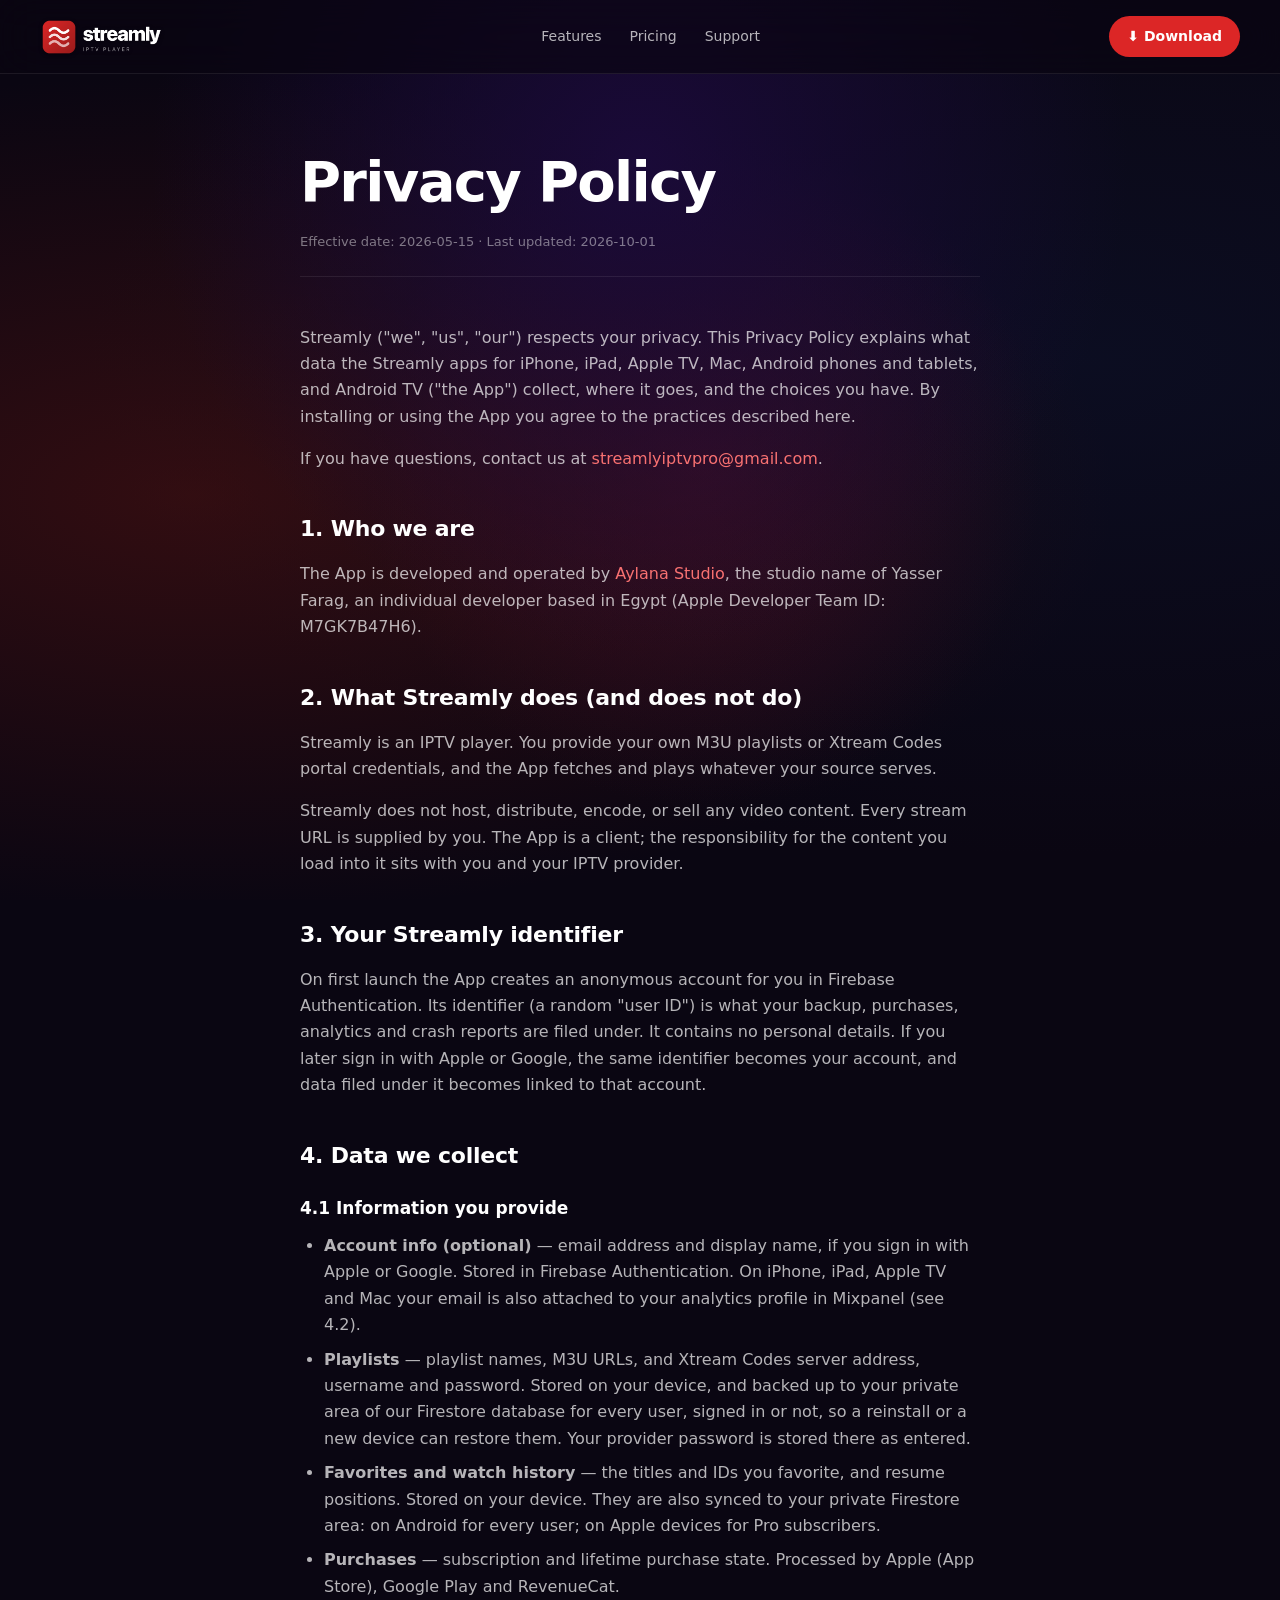
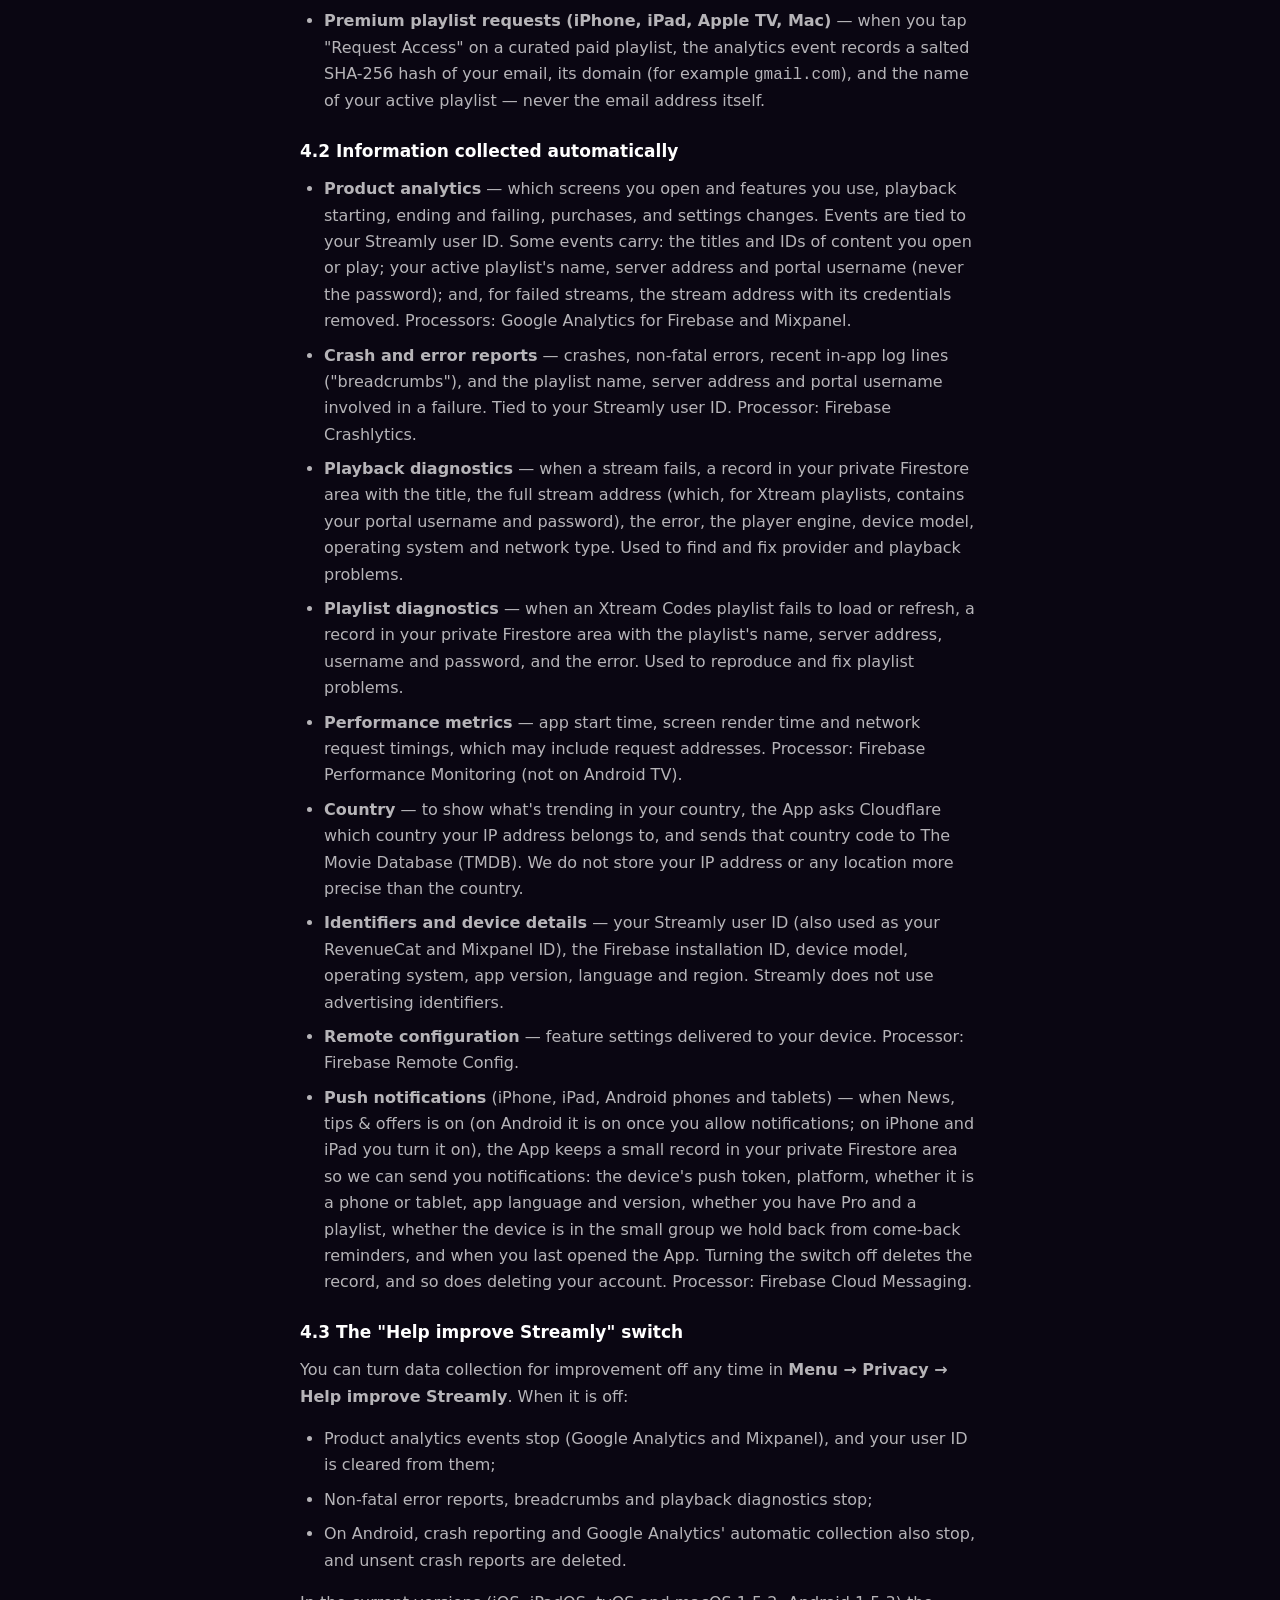
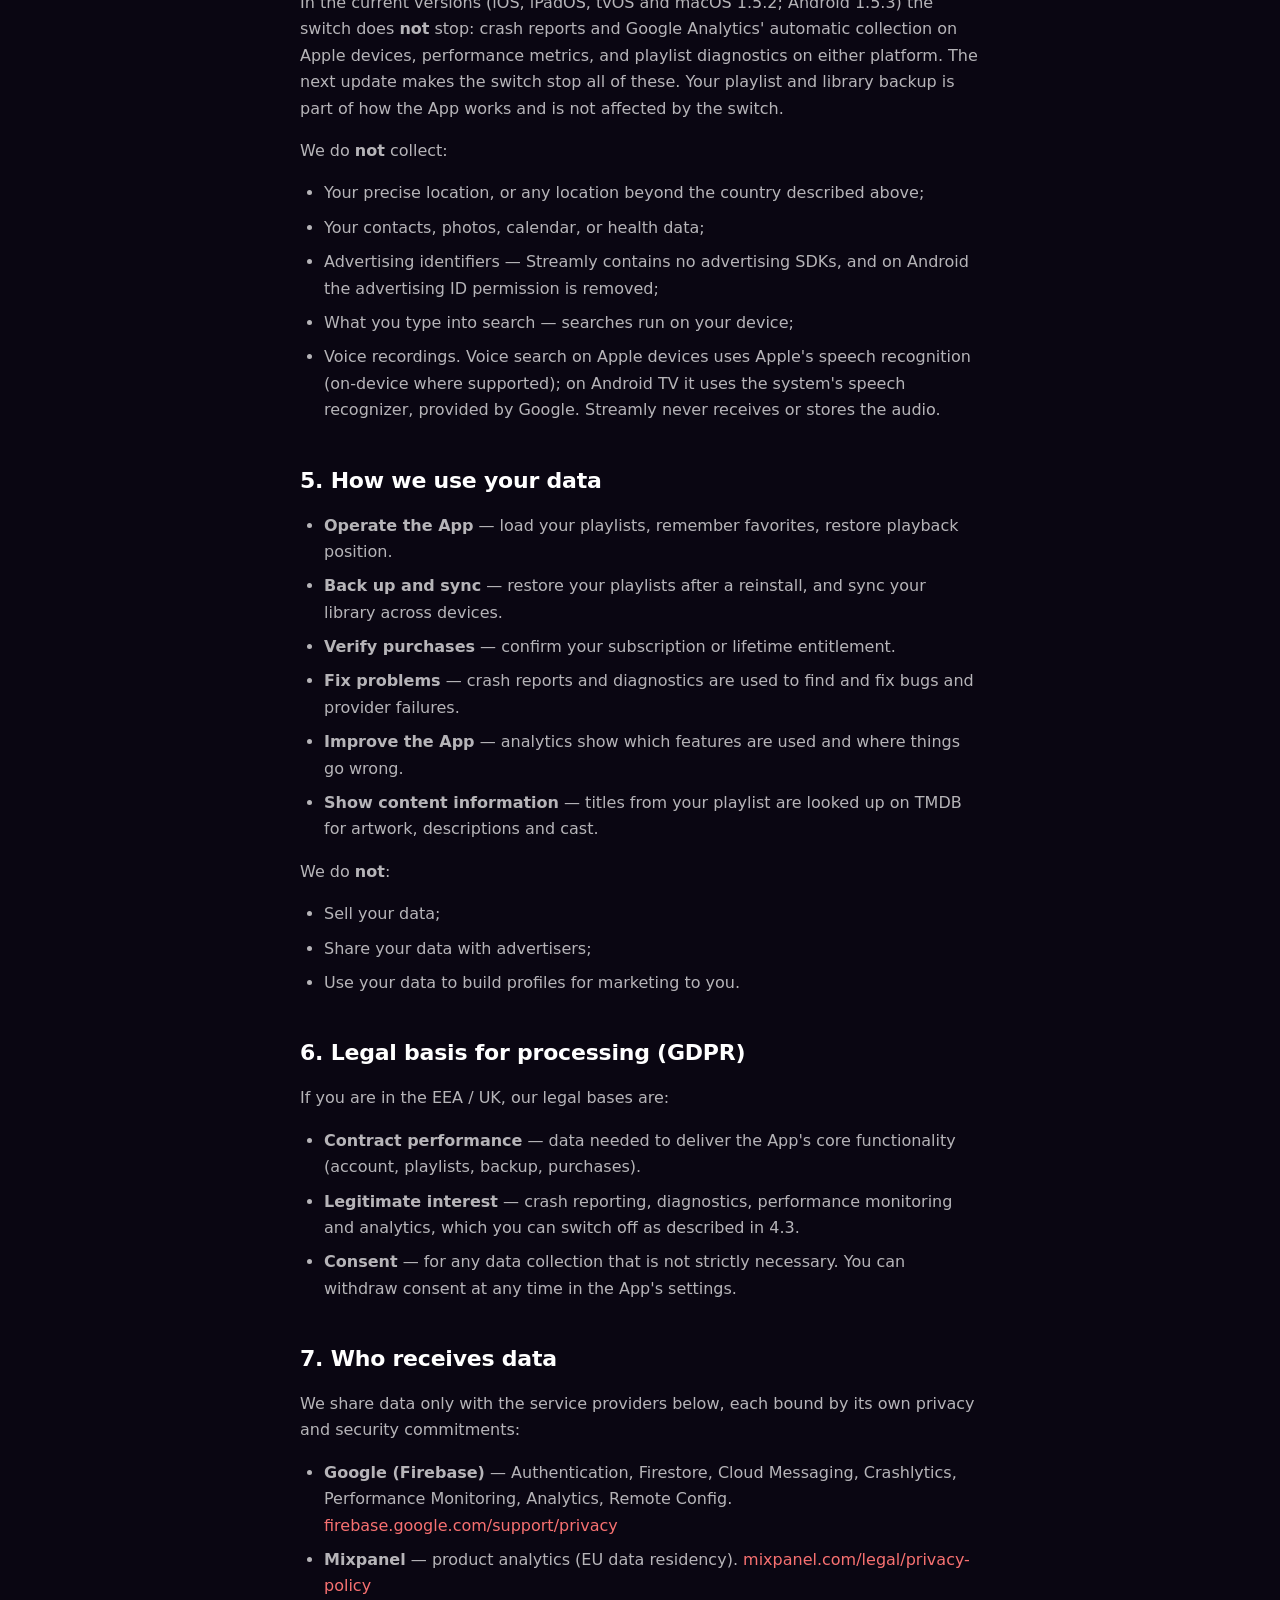
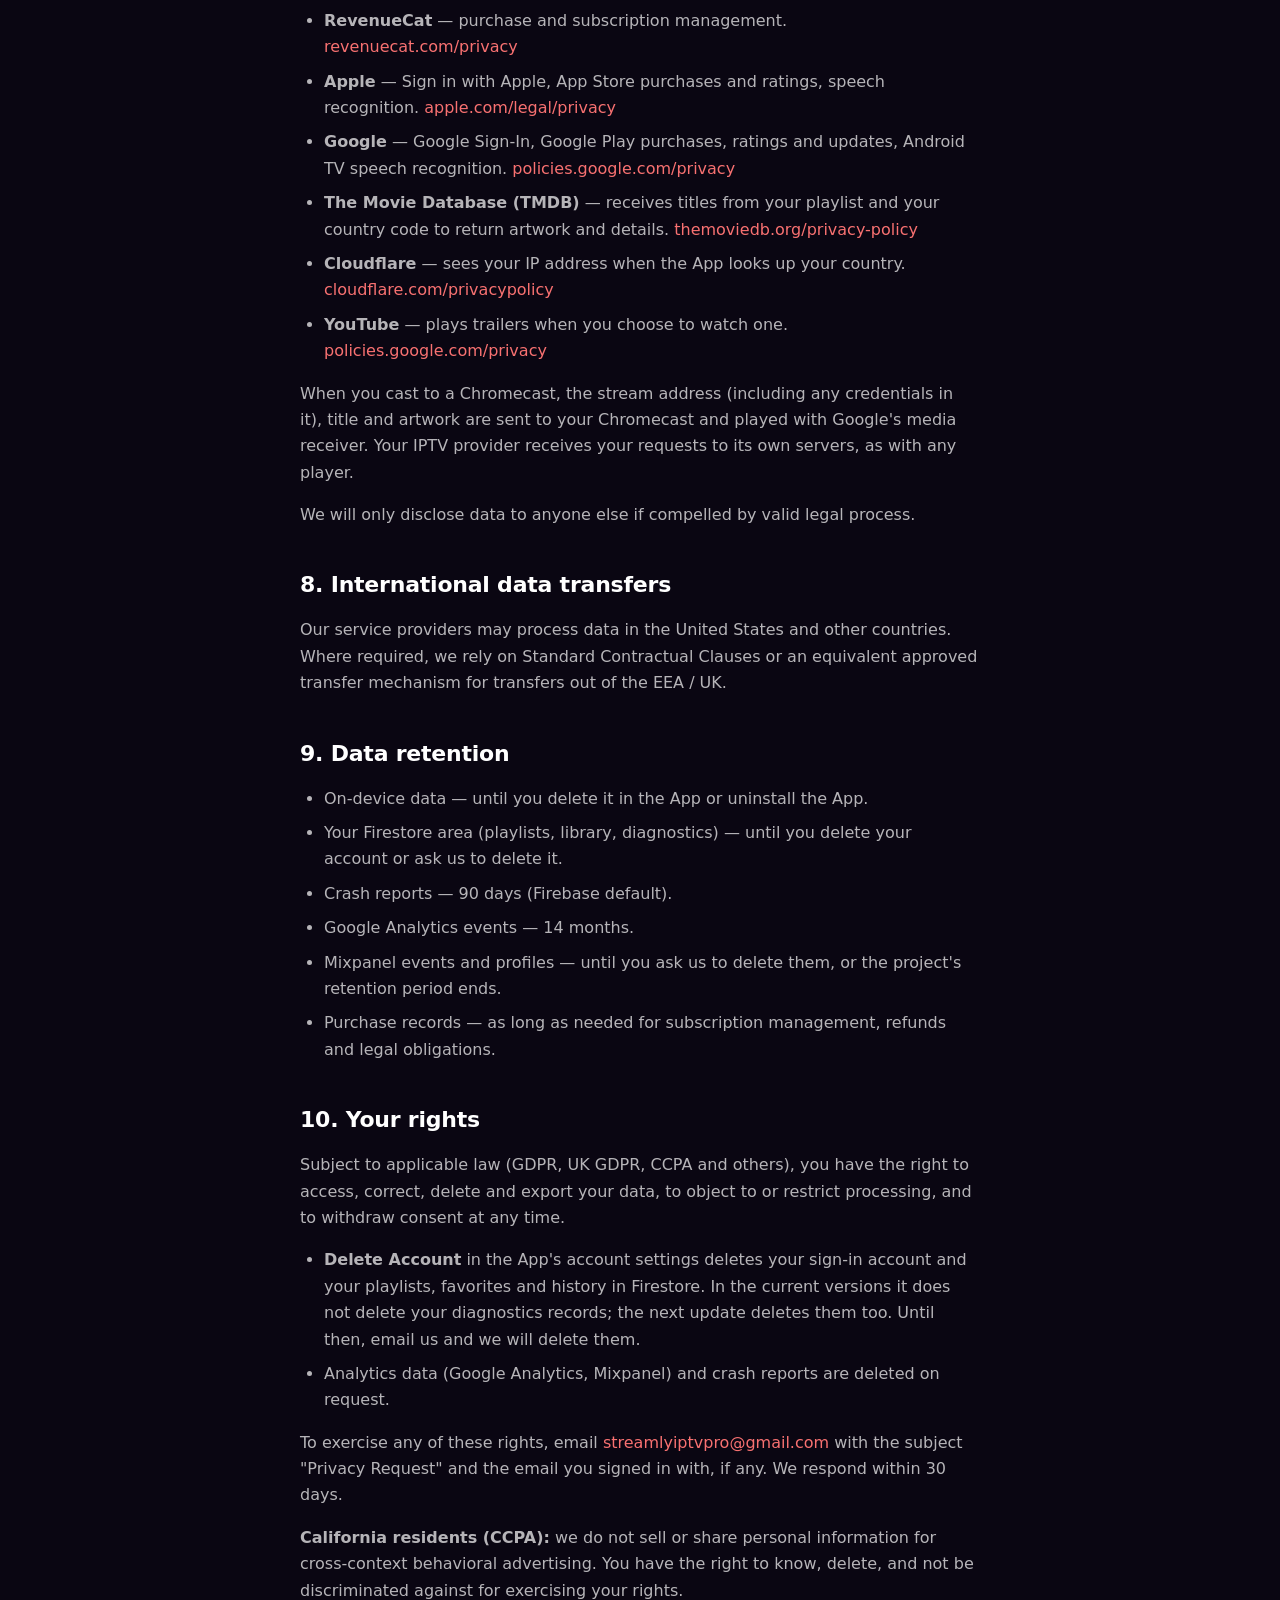
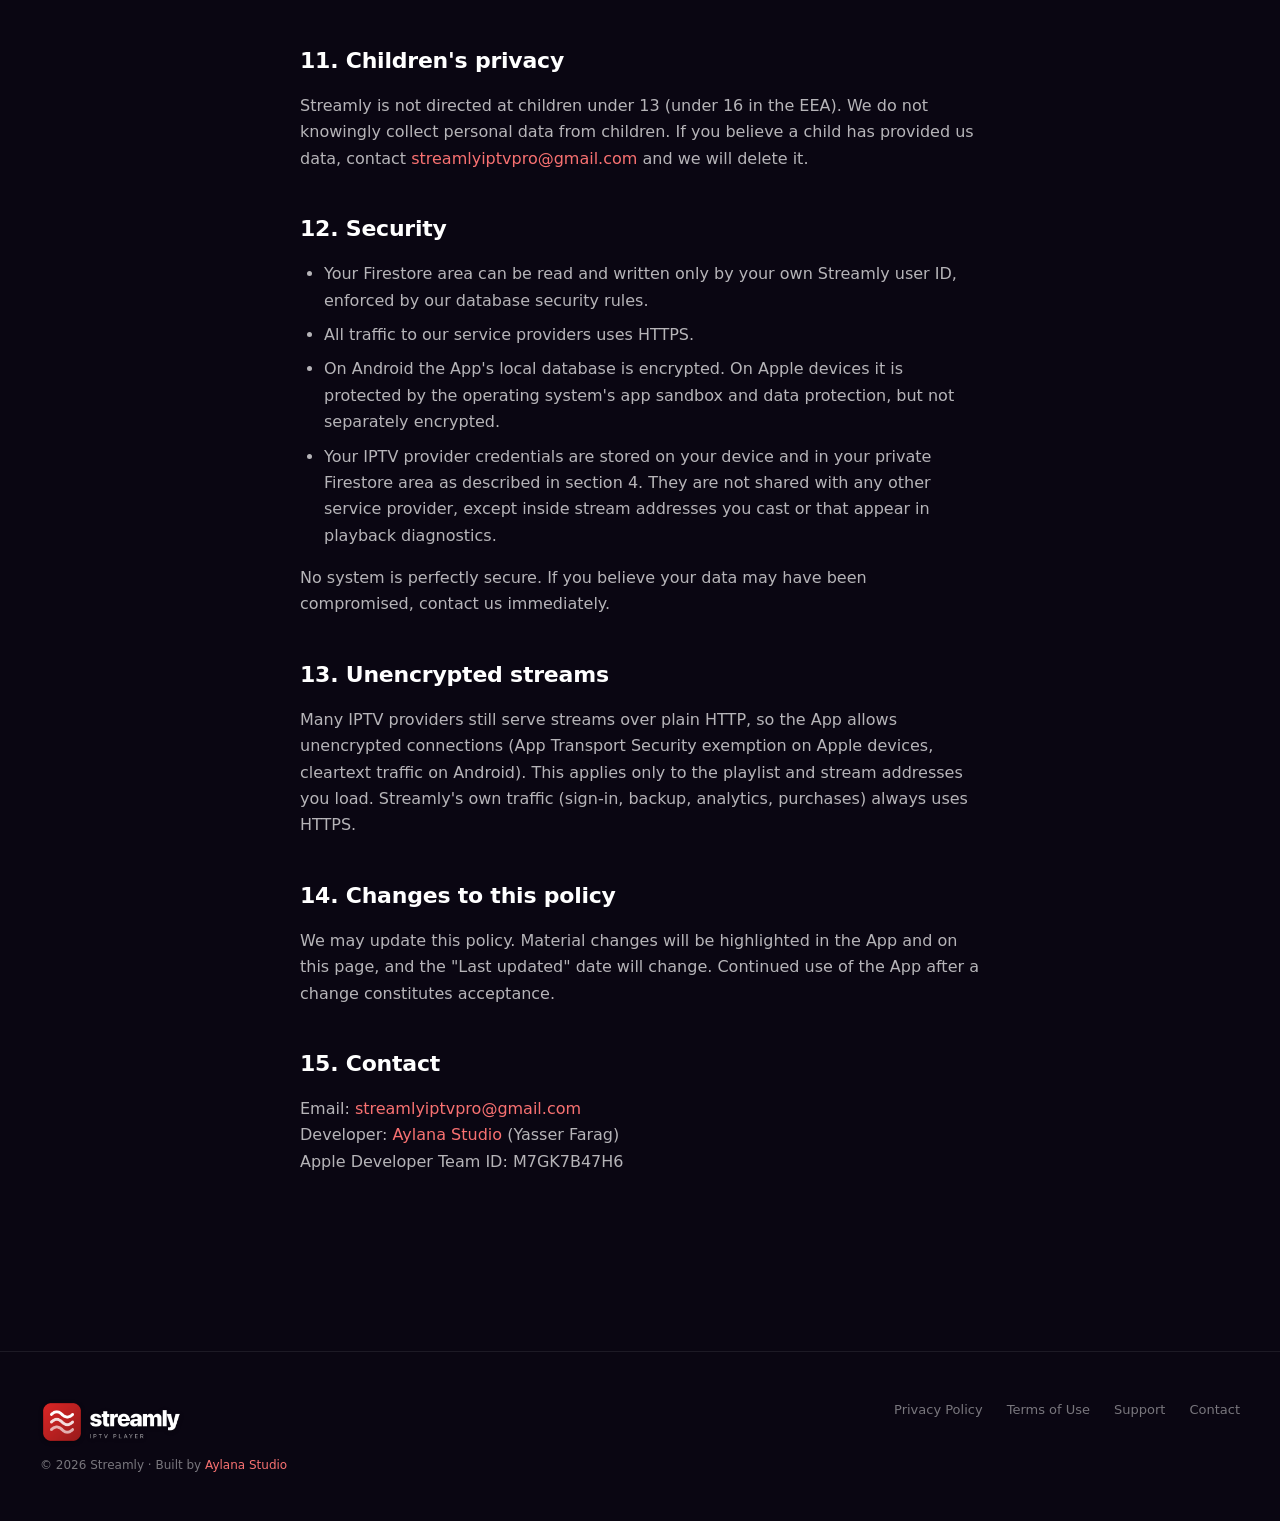
==== commit 20ed9121: "Privacy policy rewritten from the October data audit; push notifications; Aylana Studio as the devel" ====
--- a/privacy.html
+++ b/privacy.html
@@ -5,6 +5,15 @@
 <meta name="viewport" content="width=device-width, initial-scale=1">
 <title>Privacy Policy · Streamly</title>
 <meta name="description" content="Streamly's privacy policy. What data we collect, how we use it, and your rights.">
+<link rel="canonical" href="https://streamly-app.github.io/privacy.html">
+<meta name="robots" content="index, follow, max-image-preview:large">
+<meta property="og:type" content="website">
+<meta property="og:site_name" content="Streamly: IPTV Player">
+<meta property="og:title" content="Privacy Policy · Streamly">
+<meta property="og:description" content="Streamly's privacy policy. What data we collect, how we use it, and your rights.">
+<meta property="og:url" content="https://streamly-app.github.io/privacy.html">
+<meta property="og:image" content="https://streamly-app.github.io/assets/banners/streamly-og-1200x630.png">
+<meta name="twitter:card" content="summary_large_image">
 <meta name="theme-color" content="#0A0612">
 <link rel="icon" type="image/png" sizes="256x256" href="assets/app-icon-256.png">
 <link rel="apple-touch-icon" href="assets/app-icon-256.png">
@@ -26,128 +35,145 @@
 
 <article class="legal-page">
   <h1>Privacy Policy</h1>
-  <div class="meta">Effective date: 2026-05-15 · Last updated: 2026-06-01</div>
+  <div class="meta">Effective date: 2026-05-15 · Last updated: 2026-10-01</div>
 
-  <p>Streamly ("we", "us", "our") respects your privacy. This Privacy Policy explains what data the Streamly mobile, tablet, TV, and desktop applications ("the App") collect, how it is used, and the choices you have. By installing or using the App you agree to the practices described here.</p>
+  <p>Streamly ("we", "us", "our") respects your privacy. This Privacy Policy explains what data the Streamly apps for iPhone, iPad, Apple TV, Mac, Android phones and tablets, and Android TV ("the App") collect, where it goes, and the choices you have. By installing or using the App you agree to the practices described here.</p>
   <p>If you have questions, contact us at <a href="mailto:streamlyiptvpro@gmail.com">streamlyiptvpro@gmail.com</a>.</p>
 
   <h2>1. Who we are</h2>
-  <p>The App is developed and operated by Yasser Farag (Apple Developer Team ID: M7GK7B47H6), an individual developer based in Egypt.</p>
+  <p>The App is developed and operated by <a href="https://aylanastudio.github.io">Aylana Studio</a>, the studio name of Yasser Farag, an individual developer based in Egypt (Apple Developer Team ID: M7GK7B47H6).</p>
 
   <h2>2. What Streamly does (and does not do)</h2>
   <p>Streamly is an IPTV player. You provide your own M3U playlists or Xtream Codes portal credentials, and the App fetches and plays whatever your source serves.</p>
   <p>Streamly does not host, distribute, encode, or sell any video content. Every stream URL is supplied by you. The App is a client; the responsibility for the content you load into it sits with you and your IPTV provider.</p>
 
-  <h2>3. Data we collect</h2>
-  <h3>3.1 Information you provide</h3>
+  <h2>3. Your Streamly identifier</h2>
+  <p>On first launch the App creates an anonymous account for you in Firebase Authentication. Its identifier (a random "user ID") is what your backup, purchases, analytics and crash reports are filed under. It contains no personal details. If you later sign in with Apple or Google, the same identifier becomes your account, and data filed under it becomes linked to that account.</p>
+
+  <h2>4. Data we collect</h2>
+  <h3>4.1 Information you provide</h3>
   <ul>
-    <li><strong>Account info (optional)</strong> — email address and display name from Sign in with Apple or Google Sign-In. Stored in Firebase Authentication (Google Cloud).</li>
-    <li><strong>Playlist sources</strong> — M3U file URLs, Xtream Codes server URL + username + password. Stored in the encrypted iOS / macOS / tvOS Keychain on-device, plus your Firestore backup if signed in.</li>
-    <li><strong>Favorites, recently watched, custom display preferences</strong> — channel / movie / series IDs you mark as favorites, resume positions. Stored in the local Realm DB on-device (and your Firestore document on the Pro tier).</li>
-    <li><strong>In-app purchases</strong> — subscription / lifetime purchase receipts and entitlement state. Processed by RevenueCat and Apple StoreKit.</li>
-    <li><strong>Premium playlist requests</strong> — when you tap "Request Access" on a curated paid playlist in the Playlists hub, your email address is sent to a fulfillment pipeline so we can email you the access details. To preserve aggregate analytics without retaining the raw email, the Streamly Analytics event records only a salted SHA-256 hash of your email plus the email domain (e.g. <code>gmail.com</code>) — never the address itself. The address is still used by the offline fulfillment pipeline.</li>
+    <li><strong>Account info (optional)</strong> — email address and display name, if you sign in with Apple or Google. Stored in Firebase Authentication. On iPhone, iPad, Apple TV and Mac your email is also attached to your analytics profile in Mixpanel (see 4.2).</li>
+    <li><strong>Playlists</strong> — playlist names, M3U URLs, and Xtream Codes server address, username and password. Stored on your device, and backed up to your private area of our Firestore database for every user, signed in or not, so a reinstall or a new device can restore them. Your provider password is stored there as entered.</li>
+    <li><strong>Favorites and watch history</strong> — the titles and IDs you favorite, and resume positions. Stored on your device. They are also synced to your private Firestore area: on Android for every user; on Apple devices for Pro subscribers.</li>
+    <li><strong>Purchases</strong> — subscription and lifetime purchase state. Processed by Apple (App Store), Google Play and RevenueCat.</li>
+    <li><strong>Premium playlist requests (iPhone, iPad, Apple TV, Mac)</strong> — when you tap "Request Access" on a curated paid playlist, the analytics event records a salted SHA-256 hash of your email, its domain (for example <code>gmail.com</code>), and the name of your active playlist — never the email address itself.</li>
   </ul>
 
-  <h3>3.2 Information collected automatically</h3>
+  <h3>4.2 Information collected automatically</h3>
   <ul>
-    <li><strong>Diagnostic data</strong> — crash logs, stack traces, non-fatal errors, and a rolling history of recent in-app navigation events ("breadcrumbs") attached to each crash. Used to fix crashes and bugs. Crash reports are tied to your Firebase Authentication user ID — which starts as an anonymous device-scoped identifier and only becomes account-linked if you choose to sign in. Processor: Firebase Crashlytics. Disable any time via <strong>Menu → Privacy → Help improve Streamly</strong>.</li>
-    <li><strong>Performance metrics</strong> — app start time, screen render time, network request latency. Used to detect performance regressions. Processor: Firebase Performance Monitoring.</li>
-    <li><strong>Product analytics</strong> — anonymous event counts (screen opened, button tapped, paywall shown, video playback started / completed / failed, subscription purchased / restored, settings changed). Used to understand which features are used and to detect reliability regressions. Processor: Firebase Analytics. Events are aggregated and not joined to your name or email. Disable any time via <strong>Menu → Privacy → Help improve Streamly</strong>.</li>
-    <li><strong>Remote configuration</strong> — app config values delivered to your device. Used to roll out features without an App Store update. Processor: Firebase Remote Config.</li>
-    <li><strong>Subscription analytics</strong> — anonymous purchase + churn events. Used to measure conversion and retention. Processor: RevenueCat.</li>
-    <li><strong>Device identifiers</strong> — Firebase Installation ID, RevenueCat anonymous user ID, device model, OS version, app version, locale. Used to group events from the same install for debugging.</li>
+    <li><strong>Product analytics</strong> — which screens you open and features you use, playback starting, ending and failing, purchases, and settings changes. Events are tied to your Streamly user ID. Some events carry: the titles and IDs of content you open or play; your active playlist's name, server address and portal username (never the password); and, for failed streams, the stream address with its credentials removed. Processors: Google Analytics for Firebase and Mixpanel.</li>
+    <li><strong>Crash and error reports</strong> — crashes, non-fatal errors, recent in-app log lines ("breadcrumbs"), and the playlist name, server address and portal username involved in a failure. Tied to your Streamly user ID. Processor: Firebase Crashlytics.</li>
+    <li><strong>Playback diagnostics</strong> — when a stream fails, a record in your private Firestore area with the title, the full stream address (which, for Xtream playlists, contains your portal username and password), the error, the player engine, device model, operating system and network type. Used to find and fix provider and playback problems.</li>
+    <li><strong>Playlist diagnostics</strong> — when an Xtream Codes playlist fails to load or refresh, a record in your private Firestore area with the playlist's name, server address, username and password, and the error. Used to reproduce and fix playlist problems.</li>
+    <li><strong>Performance metrics</strong> — app start time, screen render time and network request timings, which may include request addresses. Processor: Firebase Performance Monitoring (not on Android TV).</li>
+    <li><strong>Country</strong> — to show what's trending in your country, the App asks Cloudflare which country your IP address belongs to, and sends that country code to The Movie Database (TMDB). We do not store your IP address or any location more precise than the country.</li>
+    <li><strong>Identifiers and device details</strong> — your Streamly user ID (also used as your RevenueCat and Mixpanel ID), the Firebase installation ID, device model, operating system, app version, language and region. Streamly does not use advertising identifiers.</li>
+    <li><strong>Remote configuration</strong> — feature settings delivered to your device. Processor: Firebase Remote Config.</li>
+    <li><strong>Push notifications</strong> (iPhone, iPad, Android phones and tablets) — when News, tips &amp; offers is on (on Android it is on once you allow notifications; on iPhone and iPad you turn it on), the App keeps a small record in your private Firestore area so we can send you notifications: the device's push token, platform, whether it is a phone or tablet, app language and version, whether you have Pro and a playlist, whether the device is in the small group we hold back from come-back reminders, and when you last opened the App. Turning the switch off deletes the record, and so does deleting your account. Processor: Firebase Cloud Messaging.</li>
   </ul>
+
+  <h3>4.3 The "Help improve Streamly" switch</h3>
+  <p>You can turn data collection for improvement off any time in <strong>Menu → Privacy → Help improve Streamly</strong>. When it is off:</p>
+  <ul>
+    <li>Product analytics events stop (Google Analytics and Mixpanel), and your user ID is cleared from them;</li>
+    <li>Non-fatal error reports, breadcrumbs and playback diagnostics stop;</li>
+    <li>On Android, crash reporting and Google Analytics' automatic collection also stop, and unsent crash reports are deleted.</li>
+  </ul>
+  <p>In the current versions (iOS, iPadOS, tvOS and macOS 1.5.2; Android 1.5.3) the switch does <strong>not</strong> stop: crash reports and Google Analytics' automatic collection on Apple devices, performance metrics, and playlist diagnostics on either platform. The next update makes the switch stop all of these. Your playlist and library backup is part of how the App works and is not affected by the switch.</p>
 
   <p>We do <strong>not</strong> collect:</p>
   <ul>
-    <li>Your precise or coarse location;</li>
+    <li>Your precise location, or any location beyond the country described above;</li>
     <li>Your contacts, photos, calendar, or health data;</li>
-    <li>Advertising identifiers (IDFA) — Streamly contains no advertising SDKs;</li>
-    <li>Stream playback history with any third party — playback events stay local on your device unless you are on the Pro tier and signed in, in which case watch history is synced privately to your own Firestore document;</li>
-    <li>Your voice recordings — voice search uses Apple's SFSpeechRecognizer, which processes audio on-device when available and otherwise sends it to Apple per Apple's privacy practices. Streamly does not record, store, or transmit voice audio to its own servers.</li>
+    <li>Advertising identifiers — Streamly contains no advertising SDKs, and on Android the advertising ID permission is removed;</li>
+    <li>What you type into search — searches run on your device;</li>
+    <li>Voice recordings. Voice search on Apple devices uses Apple's speech recognition (on-device where supported); on Android TV it uses the system's speech recognizer, provided by Google. Streamly never receives or stores the audio.</li>
   </ul>
 
-  <h2>4. How we use your data</h2>
+  <h2>5. How we use your data</h2>
   <ul>
-    <li><strong>Operate the App</strong> — fulfill features you request (load playlists, remember favorites, restore playback position).</li>
-    <li><strong>Sync across your devices</strong> — Pro users get cross-device sync of playlists, favorites, and history via their own private Firestore documents. Free users get a one-way playlist backup so a reinstall can restore playlists.</li>
-    <li><strong>Authenticate purchases</strong> — verify your subscription / lifetime entitlement.</li>
-    <li><strong>Fix bugs and improve quality</strong> — crash and performance reports are used to triage issues.</li>
-    <li><strong>Measure feature usage</strong> — anonymous, aggregated analytics help us decide which features to invest in.</li>
-    <li><strong>Comply with legal obligations</strong> — including subscription receipt verification with Apple.</li>
+    <li><strong>Operate the App</strong> — load your playlists, remember favorites, restore playback position.</li>
+    <li><strong>Back up and sync</strong> — restore your playlists after a reinstall, and sync your library across devices.</li>
+    <li><strong>Verify purchases</strong> — confirm your subscription or lifetime entitlement.</li>
+    <li><strong>Fix problems</strong> — crash reports and diagnostics are used to find and fix bugs and provider failures.</li>
+    <li><strong>Improve the App</strong> — analytics show which features are used and where things go wrong.</li>
+    <li><strong>Show content information</strong> — titles from your playlist are looked up on TMDB for artwork, descriptions and cast.</li>
   </ul>
 
   <p>We do <strong>not</strong>:</p>
   <ul>
     <li>Sell your data;</li>
     <li>Share your data with advertisers;</li>
-    <li>Use your data to build profiles for marketing purposes.</li>
+    <li>Use your data to build profiles for marketing to you.</li>
   </ul>
 
-  <h2>5. Legal basis for processing (GDPR)</h2>
+  <h2>6. Legal basis for processing (GDPR)</h2>
   <p>If you are in the EEA / UK, our legal bases are:</p>
   <ul>
-    <li><strong>Contract performance</strong> — for data needed to deliver the App's core functionality (account, playlists, purchases).</li>
-    <li><strong>Legitimate interest</strong> — for crash reporting, performance monitoring, and aggregated analytics, with safeguards to keep these privacy-preserving.</li>
-    <li><strong>Consent</strong> — for any data collection that is not strictly necessary. You can withdraw consent at any time in Settings.</li>
+    <li><strong>Contract performance</strong> — data needed to deliver the App's core functionality (account, playlists, backup, purchases).</li>
+    <li><strong>Legitimate interest</strong> — crash reporting, diagnostics, performance monitoring and analytics, which you can switch off as described in 4.3.</li>
+    <li><strong>Consent</strong> — for any data collection that is not strictly necessary. You can withdraw consent at any time in the App's settings.</li>
   </ul>
 
-  <h2>6. Sharing with third parties</h2>
-  <p>We share data only with the sub-processors listed below, each bound by their own privacy and security commitments:</p>
+  <h2>7. Who receives data</h2>
+  <p>We share data only with the service providers below, each bound by its own privacy and security commitments:</p>
   <ul>
-    <li><strong>Google (Firebase)</strong> — Auth, Crashlytics, Performance, Analytics, Remote Config, Firestore. Multi-region (US / EU). Privacy policy: <a href="https://firebase.google.com/support/privacy">firebase.google.com/support/privacy</a></li>
-    <li><strong>RevenueCat</strong> — subscription state management. US. Privacy policy: <a href="https://www.revenuecat.com/privacy">revenuecat.com/privacy</a></li>
-    <li><strong>Apple</strong> — Sign in with Apple, StoreKit purchase processing, Speech recognition. Privacy policy: <a href="https://www.apple.com/legal/privacy/">apple.com/legal/privacy</a></li>
-    <li><strong>Google Sign-In</strong> — optional sign-in flow. US. Privacy policy: <a href="https://policies.google.com/privacy">policies.google.com/privacy</a></li>
+    <li><strong>Google (Firebase)</strong> — Authentication, Firestore, Cloud Messaging, Crashlytics, Performance Monitoring, Analytics, Remote Config. <a href="https://firebase.google.com/support/privacy">firebase.google.com/support/privacy</a></li>
+    <li><strong>Mixpanel</strong> — product analytics (EU data residency). <a href="https://mixpanel.com/legal/privacy-policy/">mixpanel.com/legal/privacy-policy</a></li>
+    <li><strong>RevenueCat</strong> — purchase and subscription management. <a href="https://www.revenuecat.com/privacy">revenuecat.com/privacy</a></li>
+    <li><strong>Apple</strong> — Sign in with Apple, App Store purchases and ratings, speech recognition. <a href="https://www.apple.com/legal/privacy/">apple.com/legal/privacy</a></li>
+    <li><strong>Google</strong> — Google Sign-In, Google Play purchases, ratings and updates, Android TV speech recognition. <a href="https://policies.google.com/privacy">policies.google.com/privacy</a></li>
+    <li><strong>The Movie Database (TMDB)</strong> — receives titles from your playlist and your country code to return artwork and details. <a href="https://www.themoviedb.org/privacy-policy">themoviedb.org/privacy-policy</a></li>
+    <li><strong>Cloudflare</strong> — sees your IP address when the App looks up your country. <a href="https://www.cloudflare.com/privacypolicy/">cloudflare.com/privacypolicy</a></li>
+    <li><strong>YouTube</strong> — plays trailers when you choose to watch one. <a href="https://policies.google.com/privacy">policies.google.com/privacy</a></li>
   </ul>
-  <p>We do not share data with anyone else. We will only disclose data to law enforcement or third parties if compelled by valid legal process in the jurisdiction where we operate.</p>
+  <p>When you cast to a Chromecast, the stream address (including any credentials in it), title and artwork are sent to your Chromecast and played with Google's media receiver. Your IPTV provider receives your requests to its own servers, as with any player.</p>
+  <p>We will only disclose data to anyone else if compelled by valid legal process.</p>
 
-  <h2>7. International data transfers</h2>
-  <p>Some of our sub-processors (Firebase, RevenueCat) may process data in the United States. Where required, we rely on Standard Contractual Clauses or the equivalent regulator-approved transfer mechanism for transfers out of the EEA / UK.</p>
+  <h2>8. International data transfers</h2>
+  <p>Our service providers may process data in the United States and other countries. Where required, we rely on Standard Contractual Clauses or an equivalent approved transfer mechanism for transfers out of the EEA / UK.</p>
 
-  <h2>8. Data retention</h2>
+  <h2>9. Data retention</h2>
   <ul>
-    <li>Local on-device data (playlists, favorites, history) — until you delete the playlist, clear history, or uninstall the App.</li>
-    <li>Firestore-synced data (Pro) — until you delete your account or sign out and request deletion.</li>
-    <li>Crashlytics crash reports — 90 days (Firebase default).</li>
-    <li>Firebase Analytics events — 14 months (Firebase default).</li>
-    <li>RevenueCat purchase records — as required for subscription management and refund / dispute handling.</li>
+    <li>On-device data — until you delete it in the App or uninstall the App.</li>
+    <li>Your Firestore area (playlists, library, diagnostics) — until you delete your account or ask us to delete it.</li>
+    <li>Crash reports — 90 days (Firebase default).</li>
+    <li>Google Analytics events — 14 months.</li>
+    <li>Mixpanel events and profiles — until you ask us to delete them, or the project's retention period ends.</li>
+    <li>Purchase records — as long as needed for subscription management, refunds and legal obligations.</li>
   </ul>
 
-  <h2>9. Your rights</h2>
-  <p>Subject to applicable law (GDPR, UK GDPR, CCPA, and others), you have the right to:</p>
+  <h2 id="delete">10. Your rights</h2>
+  <p>Subject to applicable law (GDPR, UK GDPR, CCPA and others), you have the right to access, correct, delete and export your data, to object to or restrict processing, and to withdraw consent at any time.</p>
   <ul>
-    <li>Access the personal data we hold about you;</li>
-    <li>Correct inaccurate data;</li>
-    <li>Delete your data — including a complete account deletion in-app via Settings → Account → Delete Account;</li>
-    <li>Export your data in a machine-readable format;</li>
-    <li>Object to or restrict processing;</li>
-    <li>Withdraw consent at any time.</li>
+    <li><strong>Delete Account</strong> in the App's account settings deletes your sign-in account and your playlists, favorites and history in Firestore. In the current versions it does not delete your diagnostics records; the next update deletes them too. Until then, email us and we will delete them.</li>
+    <li>Analytics data (Google Analytics, Mixpanel) and crash reports are deleted on request.</li>
   </ul>
-  <p>To exercise any of these rights, email <a href="mailto:streamlyiptvpro@gmail.com">streamlyiptvpro@gmail.com</a> with the subject line "Privacy Request — {your Apple ID email}". We respond within 30 days.</p>
-  <p><strong>California residents (CCPA):</strong> we do not sell personal information. You have the right to know, delete, and not be discriminated against for exercising your rights.</p>
+  <p>To exercise any of these rights, email <a href="mailto:streamlyiptvpro@gmail.com">streamlyiptvpro@gmail.com</a> with the subject "Privacy Request" and the email you signed in with, if any. We respond within 30 days.</p>
+  <p><strong>California residents (CCPA):</strong> we do not sell or share personal information for cross-context behavioral advertising. You have the right to know, delete, and not be discriminated against for exercising your rights.</p>
 
-  <h2>10. Children's privacy</h2>
+  <h2>11. Children's privacy</h2>
   <p>Streamly is not directed at children under 13 (under 16 in the EEA). We do not knowingly collect personal data from children. If you believe a child has provided us data, contact <a href="mailto:streamlyiptvpro@gmail.com">streamlyiptvpro@gmail.com</a> and we will delete it.</p>
 
-  <h2>11. Security</h2>
+  <h2>12. Security</h2>
   <ul>
-    <li>Xtream Codes credentials are stored in the iOS / macOS / tvOS Keychain, encrypted by the operating system.</li>
-    <li>The local Realm database is encrypted at rest.</li>
-    <li>All network traffic to our sub-processors uses HTTPS.</li>
-    <li>We do not store your IPTV provider credentials on our servers — only on your device's Keychain (and in your private Firestore document if you enable Pro sync).</li>
+    <li>Your Firestore area can be read and written only by your own Streamly user ID, enforced by our database security rules.</li>
+    <li>All traffic to our service providers uses HTTPS.</li>
+    <li>On Android the App's local database is encrypted. On Apple devices it is protected by the operating system's app sandbox and data protection, but not separately encrypted.</li>
+    <li>Your IPTV provider credentials are stored on your device and in your private Firestore area as described in section 4. They are not shared with any other service provider, except inside stream addresses you cast or that appear in playback diagnostics.</li>
   </ul>
   <p>No system is perfectly secure. If you believe your data may have been compromised, contact us immediately.</p>
 
-  <h2>12. App Transport Security exemption</h2>
-  <p>Streamly disables App Transport Security restrictions (NSAllowsArbitraryLoads) so it can play streams from IPTV providers who still serve over plain HTTP. This exemption applies only to the stream URLs you choose to load. All Streamly-controlled traffic (authentication, sync, analytics, purchase validation) uses HTTPS.</p>
+  <h2>13. Unencrypted streams</h2>
+  <p>Many IPTV providers still serve streams over plain HTTP, so the App allows unencrypted connections (App Transport Security exemption on Apple devices, cleartext traffic on Android). This applies only to the playlist and stream addresses you load. Streamly's own traffic (sign-in, backup, analytics, purchases) always uses HTTPS.</p>
 
-  <h2>13. Changes to this policy</h2>
-  <p>We may update this policy. Material changes will be highlighted in the App and on this page; the "Last updated" date will change. Continued use of the App after a change constitutes acceptance.</p>
+  <h2>14. Changes to this policy</h2>
+  <p>We may update this policy. Material changes will be highlighted in the App and on this page, and the "Last updated" date will change. Continued use of the App after a change constitutes acceptance.</p>
 
-  <h2>14. Contact</h2>
+  <h2>15. Contact</h2>
   <p>Email: <a href="mailto:streamlyiptvpro@gmail.com">streamlyiptvpro@gmail.com</a><br/>
-  Developer: Yasser Farag<br/>
+  Developer: <a href="https://aylanastudio.github.io">Aylana Studio</a> (Yasser Farag)<br/>
   Apple Developer Team ID: M7GK7B47H6</p>
 </article>
 
@@ -157,7 +183,7 @@
       <a href="index.html" class="logo-img">
         <img src="assets/logo-horizontal.png" alt="Streamly">
       </a>
-      <p>© 2026 Streamly · Built by Yasser Farag</p>
+      <p>© 2026 Streamly · Built by <a href="https://aylanastudio.github.io">Aylana Studio</a></p>
     </div>
     <div class="links">
       <a href="privacy.html">Privacy Policy</a>
--- a/styles.css
+++ b/styles.css
@@ -164,6 +164,15 @@
   backdrop-filter: blur(20px);
   box-shadow: 0 30px 80px rgba(0,0,0,0.5), 0 0 40px rgba(220,38,38,0.1);
 }
+
+/* Responsive-image safety net. The width/height attributes on each <img>
+   (added to reserve layout space and kill CLS) act as low-priority
+   presentational hints — without this they lock a fixed pixel height and the
+   framed screenshots render container-width × fixed-height (stretched).
+   height:auto restores proportional scaling. Carousel slides (height:100% +
+   object-fit:cover), logos and App Store badges set their own height at higher
+   specificity, so they are unaffected. */
+img { height: auto; }
 
 /* Phone frame — wraps an iPhone screenshot so it looks like a real device */
 .phone-frame {
